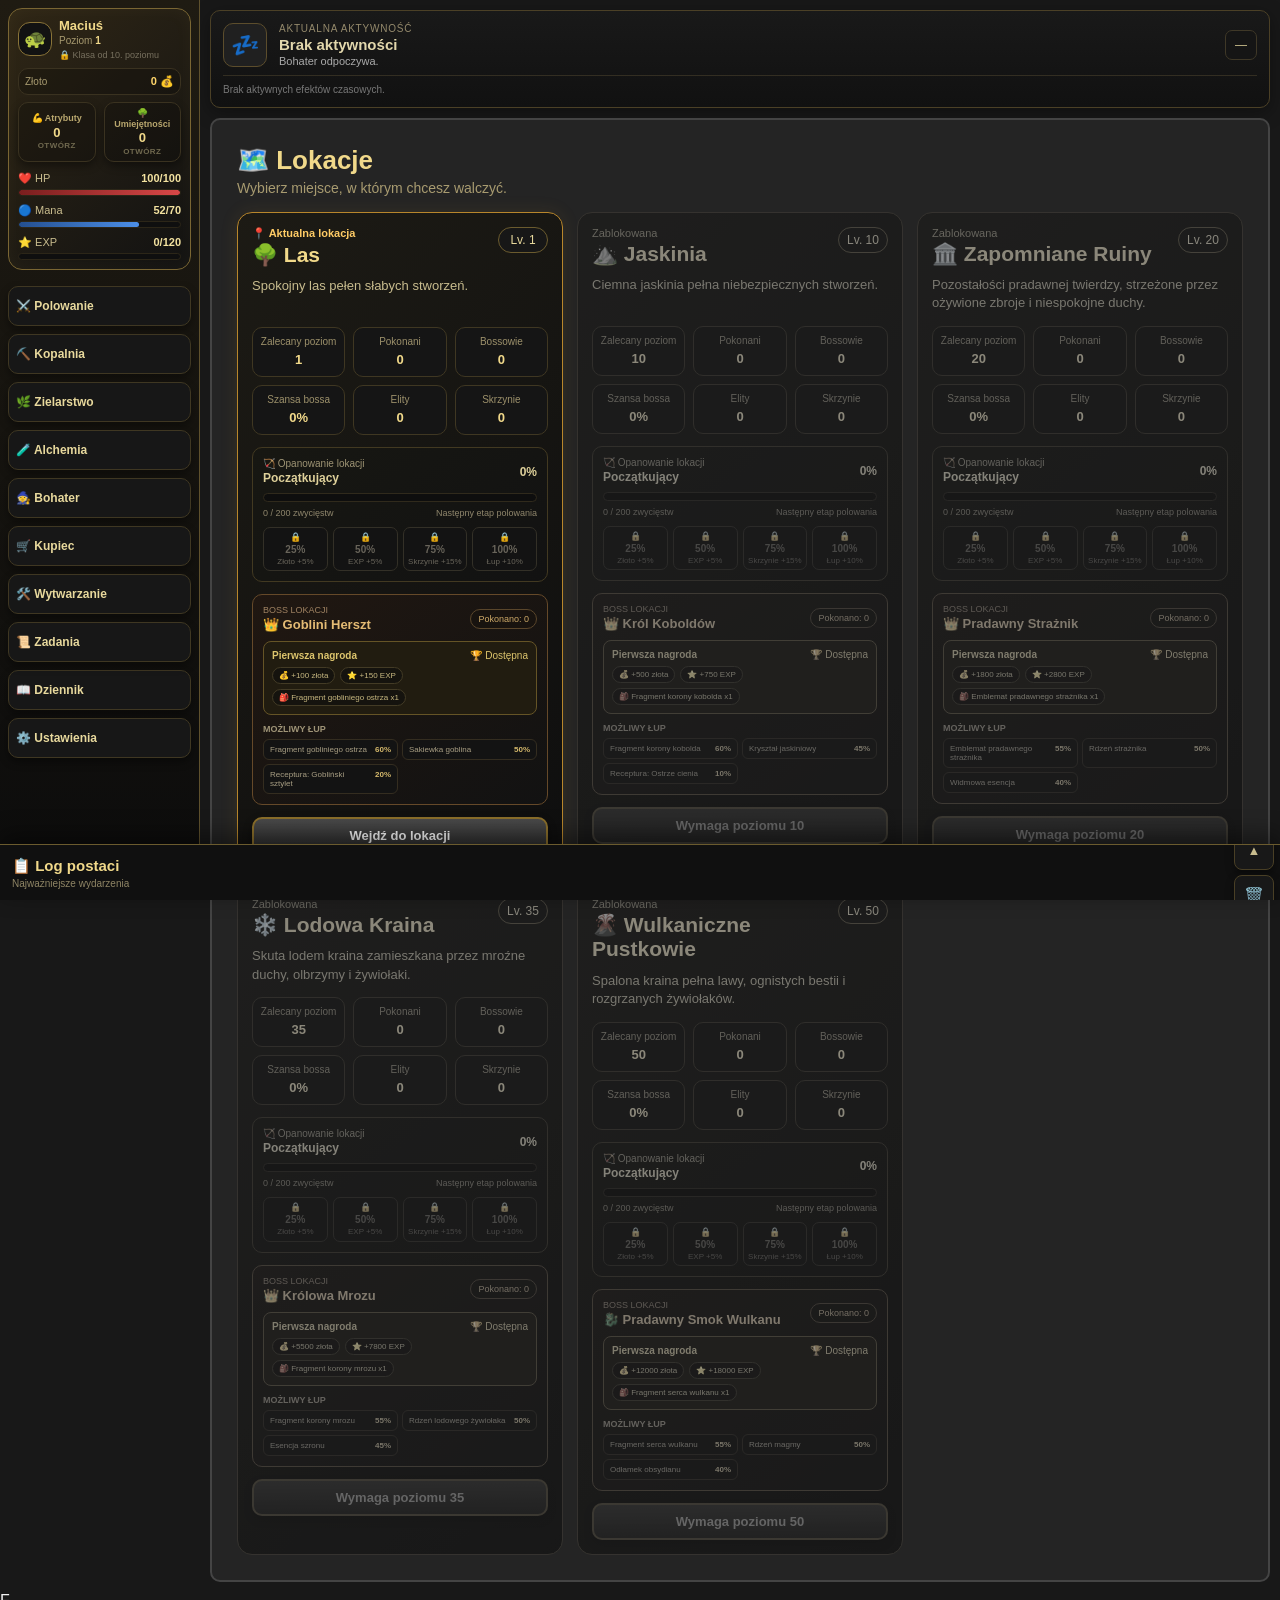
==== index.html @ 711e8319 "Add files via upload" ====
<!DOCTYPE html>
<html lang="pl">

<head>
    <meta charset="UTF-8">
    <meta name="viewport" content="width=device-width, initial-scale=1.0">
    <title>Idler</title>
    <link rel="stylesheet" href="css/style.css?v=1">
    <link rel="stylesheet" href="css/tablet.css?v=1">
</head>


<body>
    <div id="layout">

        <nav id="menu">
            <div class="side-hero-card">
                <div class="side-hero-header">
                    <div class="side-hero-avatar">
                        🐢
                    </div>

                    <div class="side-hero-identity">
                        <div class="side-hero-title">
                            Maciuś
                        </div>

                        <div class="side-hero-subtitle">
                            Poziom
                            <strong id="player-level">
                                1
                            </strong>
                        </div>

                        <div id="side-hero-class" class="side-hero-class">
                            🔒 Klasa od 10. poziomu
                        </div>
                    </div>

                    <button id="side-hero-class-button" type="button" class="side-hero-class-button" onclick="
            openCharacterClassSelection()
        " title="Przejdź do wyboru klasy" hidden>
                        Wybierz klasę
                    </button>
                </div>

                <div class="side-hero-gold">
                    <span>Złoto</span>
                    <strong><span id="player-gold">0</span> 💰</strong>
                </div>

                <div class="side-hero-points">
                    <button type="button" class="side-hero-point side-hero-point-button"
                        onclick="openHeroTab('attributes')" title="Przejdź do atrybutów bohatera">
                        <span>💪 Atrybuty</span>

                        <strong id="player-attribute-points">
                            0
                        </strong>

                        <small>
                            Otwórz
                        </small>
                    </button>

                    <button type="button" class="side-hero-point side-hero-point-button" onclick="openHeroTab('skills')"
                        title="Przejdź do umiejętności bohatera">
                        <span>🌳 Umiejętności</span>

                        <strong id="player-skill-points">
                            0
                        </strong>

                        <small>
                            Otwórz
                        </small>
                    </button>
                </div>

                <div class="side-hero-bar-group">
                    <div class="side-hero-bar-label">
                        <span>❤️ HP</span>
                        <strong id="player-hp">100/100</strong>
                    </div>
                    <div class="side-hero-bar">
                        <div id="hp-fill" class="side-hero-bar-fill hp-fill"></div>
                    </div>
                </div>

                <div class="side-hero-bar-group">
                    <div class="side-hero-bar-label">
                        <span>🔵 Mana</span>
                        <strong id="player-mana">50/50</strong>
                    </div>

                    <div class="side-hero-bar">
                        <div id="mana-fill" class="side-hero-bar-fill mana-fill"></div>
                    </div>
                </div>

                <div class="side-hero-bar-group">
                    <div class="side-hero-bar-label">
                        <span>⭐ EXP</span>
                        <strong>
                            <span id="player-exp">0</span>/<span id="player-exp-needed">100</span>
                        </strong>
                    </div>
                    <div class="side-hero-bar">
                        <div id="exp-fill" class="side-hero-bar-fill exp-fill"></div>
                    </div>
                </div>
            </div>

            <button onclick="openHuntingScreen()">⚔️ Polowanie</button>
            <button onclick="openMiningScreen()">⛏️ Kopalnia</button>
            <button onclick="openHerbalismScreen()">🌿 Zielarstwo</button>
            <button onclick="openAlchemyScreen()">🧪 Alchemia</button>
            <button onclick="showScreen('screen-hero')">🧙 Bohater</button>
            <button onclick="showScreen('screen-shop')">🛒 Kupiec</button>
            <button onclick="showScreen('screen-crafting')">
                🛠️ Wytwarzanie
            </button>
            <button id="menu-quests-button" onclick="
        showScreen('screen-quests')
    ">
                📜 Zadania
            </button>
            <button onclick="openJournal()">
                📖 Dziennik
            </button>
            <button onclick="showScreen('screen-settings')">⚙️ Ustawienia</button>
        </nav>

        <main id="content">

            <section id="activity-hud" class="activity-hud">
                <div class="activity-hud-main">
                    <div class="activity-hud-icon" id="activity-hud-icon">
                        💤
                    </div>

                    <div class="activity-hud-info">
                        <span class="activity-hud-label">
                            Aktualna aktywność
                        </span>

                        <strong id="activity-hud-name">
                            Brak aktywności
                        </strong>

                        <span id="activity-hud-details">
                            Bohater odpoczywa.
                        </span>
                    </div>
                    <div class="activity-hud-progress">
                        <div id="activity-hud-progress-fill" class="activity-hud-progress-fill"></div>
                    </div>
                    <div id="activity-hud-time" class="activity-hud-time">
                        —
                    </div>
                </div>



                <div id="potion-effects-container" class="potion-effects-container"></div>


                <div id="timed-effects-container" class="timed-effects-container">
                    <div class="timed-effects-empty">
                        Brak aktywnych efektów czasowych.
                    </div>
                </div>
            </section>

            <section id="screen-hunting" class="screen">
                <div class="screen-header">
                    <div>
                        <h2>🗺️ Lokacje</h2>
                        <p>Wybierz miejsce, w którym chcesz walczyć.</p>
                    </div>
                </div>

                <div id="locations-list" class="locations-grid"></div>
            </section>

            <section id="screen-combat" class="screen">

                <h2 id="current-location-name"></h2>

                <div class="combat-layout">

                    <!-- LEWA KOLUMNA — PRZECIWNIK -->

                    <div class="game-card enemy-card" id="enemy-card">
                        <div class="enemy-card-top">
                            <div id="enemy-icon" class="enemy-icon">
                                👹
                            </div>

                            <div class="enemy-title-box">
                                <div id="boss-label" class="boss-label"></div>

                                <h3 id="enemy-name">
                                    Przeciwnik
                                </h3>
                            </div>

                        </div>
                        <div id="enemy-modifier-description" class="enemy-modifier-description" hidden></div>
                        <div class="enemy-hp-section">
                            <div class="enemy-hp-label">
                                <span>❤️ HP</span>

                                <strong id="enemy-hp">
                                    0/0
                                </strong>
                            </div>

                            <div class="enemy-hp-bar">
                                <div id="enemy-fill" class="enemy-hp-fill"></div>
                            </div>
                        </div>

                        <div class="enemy-stats-row">
                            <div class="enemy-stat-box">
                                <span>Atak</span>

                                <strong id="enemy-attack">
                                    0
                                </strong>
                            </div>

                            <div class="enemy-stat-box">
                                <span>Szansa bossa</span>

                                <strong id="boss-chance">
                                    0%
                                </strong>
                            </div>

                            <div class="enemy-stat-box">
                                <span>Zabici</span>

                                <strong id="boss-kills-counter">
                                    0
                                </strong>
                            </div>
                        </div>
                        <div class="boss-chance-panel">
                            <div class="boss-chance-header">
                                <span>
                                    👑 Szansa na pojawienie się bossa
                                </span>

                                <strong id="boss-chance-progress">
                                    0% / 20%
                                </strong>
                            </div>

                            <div class="boss-chance-track">
                                <div id="boss-chance-fill" class="boss-chance-fill"></div>
                            </div>

                            <div id="boss-chance-message" class="boss-chance-message">
                                Pierwszy wzrost nastąpi przy 26. zwycięstwie.
                            </div>
                        </div>
                        <p id="respawn-timer" class="respawn-timer"></p>

                        <div class="combat-controls">
                            <div class="combat-spell-slots">

                                <div id="offensive-spell-slot" class="
                            combat-spell-slot
                            offensive-spell-slot
                        ">
                                    <div class="combat-spell-slot-header">
                                        <span class="combat-spell-icon">
                                            🔥
                                        </span>

                                        <div>
                                            <span class="combat-spell-type">
                                                Czar ofensywny
                                            </span>

                                            <strong id="offensive-spell-name">
                                                Brak czaru
                                            </strong>
                                        </div>
                                    </div>

                                    <select id="offensive-spell-select" class="combat-spell-select" onchange="changeCombatSpell(
                                'offensive',
                                this.value
                            )">
                                        <option value="">
                                            Brak czaru
                                        </option>
                                    </select>

                                    <div class="combat-spell-status">
                                        <span id="offensive-spell-mana">
                                            Mana: —
                                        </span>

                                        <span id="offensive-spell-cooldown">
                                            Gotowy
                                        </span>
                                    </div>
                                </div>

                                <div id="defensive-spell-slot" class="
                            combat-spell-slot
                            defensive-spell-slot
                        ">
                                    <div class="combat-spell-slot-header">
                                        <span class="combat-spell-icon">
                                            🛡️
                                        </span>

                                        <div>
                                            <span class="combat-spell-type">
                                                Czar defensywny
                                            </span>

                                            <strong id="defensive-spell-name">
                                                Brak czaru
                                            </strong>
                                        </div>
                                    </div>

                                    <select id="defensive-spell-select" class="combat-spell-select" onchange="changeCombatSpell(
                                'defensive',
                                this.value
                            )">
                                        <option value="">
                                            Brak czaru
                                        </option>
                                    </select>

                                    <div class="combat-spell-status">
                                        <span id="defensive-spell-mana">
                                            Mana: —
                                        </span>

                                        <span id="defensive-spell-cooldown">
                                            Gotowy
                                        </span>
                                    </div>
                                </div>

                            </div>

                            <div class="combat-action-buttons">
                                <button id="fight-btn" type="button" class="combat-fight-button"
                                    onclick="toggleFight()">
                                    START WALKI ▶️
                                </button>

                                <button type="button" class="combat-location-button" onclick="
            showHuntingLocationsScreen()
        ">
                                    ⬅️ Wróć do lokacji
                                </button>
                            </div>
                        </div>
                    </div>

                    <!-- PRAWA KOLUMNA — LOG WALKI -->

                    <div class="game-card combat-log-card">
                        <div class="combat-log-header">
                            <span>
                                📜 Log walki
                            </span>

                            <button onclick="clearCombatLog()">
                                Wyczyść
                            </button>
                        </div>

                        <div id="combat-log" class="combat-log"></div>
                    </div>

                </div>
            </section>

            <section id="screen-mining-locations" class="screen">
                <div class="screen-header">
                    <div>
                        <h2>⛏️ Kopalnia</h2>

                        <p>
                            Wybierz szyb i zacznij kopanie.
                        </p>
                    </div>
                </div>

                <div id="mining-activity" class="mining-activity-card"></div>

                <div id="mining-areas-list" class="mining-areas-list"></div>
            </section>

            <section id="screen-mining-area" class="screen">
                <button onclick="leaveMiningArea()">
                    ⬅️ Wróć do kopalni
                </button>

                <div id="mining-activity" class="mining-activity-card"></div>
            </section>

            <section id="screen-herbalism-locations" class="screen">
                <div class="screen-header">
                    <div>
                        <h2>🌿 Zielarstwo</h2>

                        <p>
                            Wybierz miejsce i Zacznij zbierać.
                        </p>
                    </div>
                </div>

                <div id="herbalism-activity" class="herbalism-activity-card"></div>

                <div id="herbalism-areas-list" class="herbalism-areas-list"></div>
            </section>

            <section id="screen-alchemy" class="screen">


                <div class="screen-header">
                    <div>
                        <h2>🧪 Alchemia</h2>

                        <p>
                            Warz mikstury ze składników zdobytych podczas zielarstwa,
                            polowania i kopania.
                        </p>
                    </div>
                </div>

                <div id="alchemy-progress-panel" class="alchemy-progress-panel"></div>

                <div id="alchemy-recipes-list" class="alchemy-recipes-list"></div>

            </section>

            <section id="screen-quests" class="screen">
                <h2>📜 Zadania</h2>
                <div id="quests"></div>
            </section>

            <section id="screen-shop" class="screen">

                <div class="game-card">
                    <div class="card-header">Towary kupca</div>
                    <div id="shop-list"></div>
                </div>
            </section>

            <section id="screen-crafting" class="screen">
                <div class="game-card">
                    <div class="card-header">🛠️ Wytwarzanie</div>
                    <div id="crafting-list"></div>
                </div>
            </section>



            <section id="screen-hero" class="screen">
                <h2>🧙 Bohater</h2>

                <div class="hero-tabs">
                    <button class="hero-tab-button active" data-hero-tab="summary" onclick="showHeroTab('summary')">
                        📊 Podsumowanie
                    </button>

                    <button class="hero-tab-button" data-hero-tab="attributes" onclick="showHeroTab('attributes')">
                        💪 Atrybuty
                    </button>

                    <button class="hero-tab-button" data-hero-tab="equipment" onclick="showHeroTab('equipment')">
                        🛡️ Wyposażenie
                    </button>

                    <button class="hero-tab-button" data-hero-tab="inventory" onclick="showHeroTab('inventory')">
                        🎒 Plecak
                    </button>

                    <button class="hero-tab-button" data-hero-tab="skills" onclick="showHeroTab('skills')">
                        🌳 Umiejętności
                    </button>
                </div>

                <div class="hero-tab-panel active" data-hero-panel="summary">
                    <div class="game-card hero-stats-card">
                        <div class="card-header">
                            📊 Podsumowanie bohatera
                        </div>

                        <div class="hero-summary-grid">

                            <div class="hero-summary-card summary-level">
                                <div class="hero-summary-icon">⭐</div>
                                <div class="hero-summary-content">
                                    <span>Poziom</span>
                                    <strong id="hero-level"></strong>
                                </div>
                            </div>

                            <div class="hero-summary-card summary-exp">
                                <div class="hero-summary-icon">✨</div>
                                <div class="hero-summary-content">
                                    <span>Doświadczenie</span>
                                    <strong id="hero-exp"></strong>
                                </div>
                            </div>

                            <div class="hero-summary-card summary-gold">
                                <div class="hero-summary-icon">💰</div>
                                <div class="hero-summary-content">
                                    <span>Złoto</span>
                                    <strong id="hero-gold"></strong>
                                </div>
                            </div>

                            <div class="hero-summary-card summary-points">
                                <div class="hero-summary-icon">📌</div>
                                <div class="hero-summary-content">
                                    <span>Punkty atrybutów</span>
                                    <strong id="hero-attribute-points"></strong>
                                </div>
                            </div>

                            <div class="hero-summary-card summary-hp">
                                <div class="hero-summary-icon">❤️</div>
                                <div class="hero-summary-content">
                                    <span>Punkty życia</span>
                                    <strong id="hero-hp"></strong>
                                </div>
                            </div>

                            <div class="hero-summary-card summary-mana">
                                <div class="hero-summary-icon">🔵</div>
                                <div class="hero-summary-content">
                                    <span>Mana</span>
                                    <strong id="hero-mana"></strong>
                                </div>
                            </div>

                            <div class="hero-summary-card summary-melee">
                                <div class="hero-summary-icon">⚔️</div>
                                <div class="hero-summary-content">
                                    <span>Atak wręcz</span>
                                    <strong id="hero-melee-damage"></strong>
                                </div>
                            </div>

                            <div class="hero-summary-card summary-ranged">
                                <div class="hero-summary-icon">🏹</div>
                                <div class="hero-summary-content">
                                    <span>Atak dystansowy</span>
                                    <strong id="hero-ranged-damage"></strong>
                                </div>
                            </div>

                            <div class="hero-summary-card summary-magic">
                                <div class="hero-summary-icon">🔮</div>
                                <div class="hero-summary-content">
                                    <span>Magia</span>
                                    <strong id="hero-magic-damage"></strong>
                                </div>
                            </div>

                            <div class="hero-summary-card summary-defense">
                                <div class="hero-summary-icon">🛡️</div>
                                <div class="hero-summary-content">
                                    <span>Obrona</span>
                                    <strong id="hero-defense"></strong>
                                </div>
                            </div>

                            <div class="hero-summary-card summary-dodge">
                                <div class="hero-summary-icon">💨</div>
                                <div class="hero-summary-content">
                                    <span>Unik</span>
                                    <strong id="hero-dodge-chance"></strong>
                                </div>
                            </div>

                            <div class="hero-summary-card summary-crit">
                                <div class="hero-summary-icon">💥</div>
                                <div class="hero-summary-content">
                                    <span>Szansa krytyczna</span>
                                    <strong id="hero-crit-chance"></strong>
                                </div>
                            </div>

                            <div class="hero-summary-card summary-crit-damage">
                                <div class="hero-summary-icon">🔥</div>
                                <div class="hero-summary-content">
                                    <span>Obrażenia krytyczne</span>
                                    <strong id="hero-crit-damage"></strong>
                                </div>
                            </div>

                            <div class="hero-summary-card summary-loot">
                                <div class="hero-summary-icon">🎁</div>
                                <div class="hero-summary-content">
                                    <span>Bonus do łupu</span>
                                    <strong id="hero-loot-bonus"></strong>
                                </div>
                            </div>

                            <div class="hero-summary-card summary-strength">
                                <div class="hero-summary-icon">💪</div>
                                <div class="hero-summary-content">
                                    <span>Bonus z siły</span>
                                    <strong id="hero-general-damage"></strong>
                                </div>
                            </div>
                        </div>

                        <div class="hero-active-bonuses-section">
                            <div class="hero-active-bonuses-header">
                                <div>
                                    <strong>✨ Aktywne premie</strong>

                                    <span>
                                        Tymczasowe efekty działające na bohatera
                                    </span>
                                </div>
                            </div>

                            <div id="hero-active-bonuses-list" class="hero-active-bonuses-list"></div>
                        </div>
                    </div>
                </div>

                <div class="hero-tab-panel" data-hero-panel="attributes">
                    <div class="game-card hero-stats-card">
                        <div class="card-header">
                            💪 Atrybuty
                        </div>

                        <div class="hero-attributes-grid">

                            <div class="hero-attribute-card">
                                <div class="hero-attribute-main">
                                    <div>
                                        <span>Siła</span>
                                        <strong id="hero-strength"></strong>
                                    </div>

                                    <div class="hero-attribute-buttons">
                                        <button onclick="removePendingAttributePoint('strength', 5)">−5</button>
                                        <button onclick="removePendingAttributePoint('strength', 1)">−</button>
                                        <button onclick="addPendingAttributePoint('strength', 1)">+</button>
                                        <button onclick="addPendingAttributePoint('strength', 5)">+5</button>
                                    </div>
                                </div>
                            </div>

                            <div class="hero-attribute-card">
                                <div class="hero-attribute-main">
                                    <div>
                                        <span>Zręczność</span>
                                        <strong id="hero-dexterity"></strong>
                                    </div>

                                    <div class="hero-attribute-buttons">
                                        <button onclick="removePendingAttributePoint('dexterity', 5)">−5</button>
                                        <button onclick="removePendingAttributePoint('dexterity', 1)">−</button>
                                        <button onclick="addPendingAttributePoint('dexterity', 1)">+</button>
                                        <button onclick="addPendingAttributePoint('dexterity', 5)">+5</button>
                                    </div>
                                </div>
                            </div>

                            <div class="hero-attribute-card">
                                <div class="hero-attribute-main">
                                    <div>
                                        <span>Inteligencja</span>
                                        <strong id="hero-intelligence"></strong>
                                    </div>

                                    <div class="hero-attribute-buttons">
                                        <button onclick="removePendingAttributePoint('intelligence', 5)">−5</button>
                                        <button onclick="removePendingAttributePoint('intelligence', 1)">−</button>
                                        <button onclick="addPendingAttributePoint('intelligence', 1)">+</button>
                                        <button onclick="addPendingAttributePoint('intelligence', 5)">+5</button>
                                    </div>
                                </div>
                            </div>

                            <div class="hero-attribute-card">
                                <div class="hero-attribute-main">
                                    <div>
                                        <span>Wytrzymałość</span>
                                        <strong id="hero-endurance"></strong>
                                    </div>

                                    <div class="hero-attribute-buttons">
                                        <button onclick="removePendingAttributePoint('endurance', 5)">−5</button>
                                        <button onclick="removePendingAttributePoint('endurance', 1)">−</button>
                                        <button onclick="addPendingAttributePoint('endurance', 1)">+</button>
                                        <button onclick="addPendingAttributePoint('endurance', 5)">+5</button>
                                    </div>
                                </div>
                            </div>

                            <div class="hero-attribute-card">
                                <div class="hero-attribute-main">
                                    <div>
                                        <span>Szczęście</span>
                                        <strong id="hero-luck"></strong>
                                    </div>

                                    <div class="hero-attribute-buttons">
                                        <button onclick="removePendingAttributePoint('luck', 5)">−5</button>
                                        <button onclick="removePendingAttributePoint('luck', 1)">−</button>
                                        <button onclick="addPendingAttributePoint('luck', 1)">+</button>
                                        <button onclick="addPendingAttributePoint('luck', 5)">+5</button>
                                    </div>
                                </div>
                            </div>

                        </div>

                        <div class="hero-attribute-confirmation">
                            <div>
                                <span>Dostępne punkty</span>
                                <strong id="hero-pending-attribute-points">0</strong>
                            </div>

                            <div class="hero-attribute-confirmation-buttons">
                                <button onclick="resetPendingAttributeChanges()">
                                    Anuluj zmiany
                                </button>

                                <button class="hero-attribute-confirm-button"
                                    onclick="confirmPendingAttributeChanges()">
                                    Zatwierdź atrybuty
                                </button>
                            </div>
                        </div>
                    </div>
                </div>
                <div class="hero-tab-panel" data-hero-panel="equipment">
                    <div class="game-card equipment-panel">
                        <div class="card-header">
                            🛡️ Wyposażenie
                        </div>

                        <div class="equipment-layout">

                            <!-- LEWA STRONA — ZAŁOŻONE PRZEDMIOTY -->
                            <section class="equipment-equipped-section">
                                <div class="equipment-section-header">
                                    <div>
                                        <strong>
                                            Założone przedmioty
                                        </strong>

                                        <span>
                                            Aktualne wyposażenie bohatera
                                        </span>
                                    </div>
                                </div>

                                <div class="equipment-grid">
                                    <div class="equipment-slot slot-talisman">
                                        <span>🔮 Talizman</span>
                                        <strong id="slot-talisman">
                                            Pusty
                                        </strong>
                                    </div>

                                    <div class="equipment-slot slot-helmet">
                                        <span>⛑️ Hełm</span>
                                        <strong id="slot-helmet">
                                            Pusty
                                        </strong>
                                    </div>

                                    <div class="equipment-slot slot-amulet">
                                        <span>📿 Amulet</span>
                                        <strong id="slot-amulet">
                                            Pusty
                                        </strong>
                                    </div>

                                    <div class="equipment-slot slot-weapon">
                                        <span>⚔️ Broń</span>
                                        <strong id="slot-weapon">
                                            Pusty
                                        </strong>
                                    </div>

                                    <div class="equipment-slot slot-armor">
                                        <span>🛡️ Pancerz</span>
                                        <strong id="slot-armor">
                                            Pusty
                                        </strong>
                                    </div>

                                    <div class="equipment-slot slot-shield">
                                        <span>🔰 Tarcza</span>
                                        <strong id="slot-shield">
                                            Pusty
                                        </strong>
                                    </div>

                                    <div class="equipment-slot slot-ring1">
                                        <span>💍 Pierścień 1</span>
                                        <strong id="slot-ring1">
                                            Pusty
                                        </strong>
                                    </div>

                                    <div class="equipment-slot slot-pants">
                                        <span>👖 Spodnie</span>
                                        <strong id="slot-pants">
                                            Pusty
                                        </strong>
                                    </div>

                                    <div class="equipment-slot slot-ring2">
                                        <span>💍 Pierścień 2</span>
                                        <strong id="slot-ring2">
                                            Pusty
                                        </strong>
                                    </div>

                                    <div class="equipment-slot slot-gloves">
                                        <span>🧤 Rękawice</span>
                                        <strong id="slot-gloves">
                                            Pusty
                                        </strong>
                                    </div>

                                    <div class="equipment-slot slot-boots">
                                        <span>🥾 Buty</span>
                                        <strong id="slot-boots">
                                            Pusty
                                        </strong>
                                    </div>
                                </div>
                            </section>

                            <!-- PRAWA STRONA — PRZEDMIOTY Z PLECAKA -->
                            <section class="equipment-backpack-section">
                                <div class="equipment-section-header">
                                    <div>
                                        <strong>
                                            🎒 Przedmioty z plecaka
                                        </strong>

                                        <span id="equipment-backpack-description">
                                            Wyłącznie przedmioty możliwe do założenia
                                        </span>
                                    </div>

                                    <span id="equipment-backpack-count" class="equipment-backpack-count">
                                        0
                                    </span>
                                </div>

                                <div class="equipment-backpack-filters">
                                    <button class="equipment-backpack-filter active" data-equipment-filter="all"
                                        onclick="setEquipmentBackpackFilter('all')">
                                        Wszystko
                                    </button>

                                    <button class="equipment-backpack-filter" data-equipment-filter="weapon"
                                        onclick="setEquipmentBackpackFilter('weapon')">
                                        ⚔️ Broń
                                    </button>

                                    <button class="equipment-backpack-filter" data-equipment-filter="armor"
                                        onclick="setEquipmentBackpackFilter('armor')">
                                        🛡️ Pancerz
                                    </button>

                                    <button class="equipment-backpack-filter" data-equipment-filter="jewelry"
                                        onclick="setEquipmentBackpackFilter('jewelry')">
                                        💍 Biżuteria
                                    </button>
                                </div>
                                <div id="equipment-backpack-subfilters" class="equipment-backpack-subfilters" hidden>
                                </div>
                                <div id="equipment-backpack-list" class="equipment-backpack-list"></div>

                            </section>

                        </div>
                    </div>
                </div>

                <div class="hero-tab-panel" data-hero-panel="inventory">
                    <div class="game-card inventory-panel">
                        <div class="card-header">
                            🎒 Plecak
                        </div>

                        <div id="inventory-list"></div>
                    </div>
                </div>

                <div class="hero-tab-panel" data-hero-panel="skills">
                    <div class="game-card skills-panel">
                        <div class="card-header">
                            🌳 Drzewka umiejętności
                        </div>

                        <div class="skills-points-info">
                            <span>Dostępne punkty</span>
                            <strong id="skills-points-value">0</strong>
                        </div>

                        <div id="skill-tree-tabs" class="skill-tree-tabs"></div>

                        <div id="skill-tree-description" class="skill-tree-description"></div>

                        <div id="skills-list" class="skills-list"></div>
                    </div>
                </div>
            </section>
            <section id="screen-journal" class="screen journal-screen">
                <div class="screen-header">
                    <div>
                        <h2>📖 Dziennik</h2>

                        <p>
                            Zebrane informacje o świecie,
                            przeciwnikach i osiągnięciach bohatera.
                        </p>
                    </div>
                </div>

                <div class="journal-tabs">
                    <button type="button" class="active" data-journal-tab="bestiary" onclick="
                openJournalTab(
                    'bestiary'
                )
            ">
                        🐾 Bestiariusz
                    </button>

                    <button type="button" data-journal-tab="locations" onclick="
                openJournalTab(
                    'locations'
                )
            ">
                        🗺️ Lokacje
                    </button>

                    <button type="button" data-journal-tab="bosses" onclick="
                openJournalTab(
                    'bosses'
                )
            ">
                        👑 Bossowie
                    </button>

                    <button type="button" data-journal-tab="achievements" onclick="
                openJournalTab(
                    'achievements'
                )
            ">
                        🏆 Osiągnięcia
                    </button>
                </div>

                <div class="journal-panel" data-journal-panel="bestiary">
                    <div class="journal-panel-header">
                        <div>
                            <strong>
                                🐾 Bestiariusz
                            </strong>

                            <span>
                                Informacje o napotkanych przeciwnikach.
                            </span>
                        </div>
                    </div>

                    <div id="journal-bestiary-list" class="journal-empty-card">
                        <span class="journal-empty-icon">
                            📕
                        </span>

                        <strong>
                            Bestiariusz jest pusty
                        </strong>

                        <p>
                            Pokonuj przeciwników podczas polowania,
                            aby zbierać informacje.
                        </p>
                    </div>
                </div>

                <div class="journal-panel" data-journal-panel="locations" hidden>
                    <div id="journal-location-list" class="journal-empty-card">
                        <span class="journal-empty-icon">
                            🗺️
                        </span>

                        <strong>
                            Dziennik lokacji
                        </strong>

                        <p>
                            Tutaj pokażemy opanowanie oraz odkrycia
                            z poszczególnych lokacji.
                        </p>
                    </div>
                </div>

                <div class="journal-panel" data-journal-panel="bosses" hidden>
                    <div id="journal-boss-list" class="journal-empty-card">
                        <span class="journal-empty-icon">
                            👑
                        </span>

                        <strong>
                            Dziennik bossów
                        </strong>

                        <p>
                            Tutaj znajdą się informacje o spotkanych
                            i pokonanych bossach.
                        </p>
                    </div>
                </div>

                <div class="journal-panel" data-journal-panel="achievements" hidden>
                    <div id="journal-achievement-list" class="journal-empty-card">
                        <span class="journal-empty-icon">
                            🏆
                        </span>

                        <strong>
                            Osiągnięcia
                        </strong>

                        <p>
                            System osiągnięć dodamy w późniejszym etapie.
                        </p>
                    </div>
                </div>
            </section>
            <section id="screen-settings" class="screen">
                <h2>⚙️ Ustawienia</h2>

                <div class="game-card">
                    <div class="card-header">Zarządzanie zapisem</div>

                    <button onclick="resetGame()">Resetuj postać</button>
                </div>
            </section>

        </main>

        <aside id="system-log-panel">
            <div class="system-log-header" onclick="toggleMobileSystemLog()">
                <div>
                    <strong>📋 Log postaci</strong>
                    <span>Najważniejsze wydarzenia</span>
                </div>

                <div class="system-log-header-actions">
                    <button id="system-log-toggle-button" class="system-log-toggle-button" type="button"
                        onclick="event.stopPropagation(); toggleMobileSystemLog();" title="Rozwiń lub zwiń log">
                        ▲
                    </button>

                    <button class="system-log-clear-button" type="button"
                        onclick="event.stopPropagation(); clearSystemLog();" title="Wyczyść log">
                        🗑️
                    </button>
                </div>
            </div>

            <div id="system-log" class="system-log"></div>
        </aside>

    </div>
    <div id="offline-summary-overlay" class="offline-summary-overlay" hidden aria-hidden="true">
        <section id="offline-summary-modal" class="offline-summary-modal" role="dialog" aria-modal="true"
            aria-labelledby="offline-summary-title">
            <header class="offline-summary-header">
                <div class="offline-summary-icon" aria-hidden="true">
                    🌙
                </div>

                <div>
                    <span class="offline-summary-eyebrow">
                        Powrót do gry
                    </span>

                    <h2 id="offline-summary-title">
                        Podsumowanie nieobecności
                    </h2>
                </div>
            </header>

            <p id="offline-summary-duration" class="offline-summary-duration">
                Nieobecność: —
            </p>

            <div id="offline-summary-content" class="offline-summary-content"></div>

            <button id="offline-summary-continue-button" class="offline-summary-continue-button" type="button">
                Kontynuuj
            </button>
        </section>
    </div>
    <script src="js/data/forest.js"></script>
    <script src="js/data/cave.js"></script>
    <script src="js/data/ruins.js"></script>
    <script src="js/data/ice.js"></script>
    <script src="js/data/volcano.js"></script>
    <script src="js/data/items.js"></script>
    <script src="js/data/mining.js"></script>
    <script src="js/data/herbalism.js"></script>
    <script src="js/data/alchemy.js"></script>

    <script src="js/data/recipes.js"></script>
    <script src="js/data/skills.js"></script>
    <script src="js/data/locations.js"></script>
    <script src="js/data/questsData.js"></script>
    <script src="js/data/classes.js"></script>
    <script src="js/data/locationMasteryData.js"></script>

    <script src="js/player.js"></script>
    <script src="js/characterClasses.js"></script>
    <script src="js/combatStats.js"></script>
    <script src="js/locationMastery.js"></script>
    <script src="js/attributes.js"></script>
    <script src="js/skills.js"></script>
    <script src="js/enemy.js"></script>
    <script src="js/quests.js"></script>
    <script src="js/shop.js"></script>
    <script src="js/ui/notificationsUI.js"></script>
    <script src="js/systemLog.js"></script>
<script src="js/timedEffects.js"></script>
<script src="js/potions.js"></script>
    <script src="js/activityHud.js"></script>
    <script src="js/inventory.js"></script>
    <script src="js/crafting.js"></script>
    <script src="js/loot.js"></script>
    <script src="js/journal.js"></script>
    <script src="js/achievements.js"></script>
    <script src="js/activityManager.js"></script>
    <script src="js/battle.js"></script>
    <script src="js/mining.js"></script>
    <script src="js/herbalism.js"></script>
    <script src="js/alchemy.js"></script>

    <script src="js/offlineProgress.js"></script>
    <script src="js/offline/offlineMining.js"></script>
    <script src="js/offline/offlineHerbalism.js"></script>
    <script src="js/offline/offlineAlchemy.js"></script>
    <script src="js/offline/offlineCombat.js"></script>
    <script src="js/offline/offlineManager.js"></script>

    <script src="js/ui/hudUI.js"></script>
    <script src="js/ui/activityHudUI.js"></script>
    <script src="js/ui/systemLogUI.js"></script>
    <script src="js/ui/combatUI.js"></script>
    <script src="js/ui/locationUI.js"></script>
    <script src="js/ui/heroBonusesUI.js"></script>
    <script src="js/ui/heroAttributesUI.js"></script>
    <script src="js/ui/heroClassUI.js"></script>
<script src="js/ui/heroUI.js"></script>
<script src="js/ui/equipmentComparisonUI.js"></script>
<script src="js/ui/equipmentUI.js"></script>
<script src="js/ui/inventoryFiltersUI.js"></script>
<script src="js/ui/inventoryUI.js"></script>
    <script src="js/ui/shopItemComparisonUI.js"></script>
    <script src="js/ui/shopUI.js"></script>F
    <script src="js/ui/craftingFiltersUI.js"></script>
    <script src="js/ui/craftingUI.js"></script>
    <script src="js/ui/craftingBatchUI.js"></script>
    <script src="js/ui/craftingQueueUI.js"></script>
    <script src="js/ui/skillsUI.js"></script>
    <script src="js/ui/miningUI.js"></script>
    <script src="js/ui/herbalismUI.js"></script>
    <script src="js/ui/alchemyUI.js"></script>
    <script src="js/ui/offlineSummaryUI.js"></script>
    <script src="js/ui/journalBestiaryUI.js"></script>
    <script src="js/ui/journalAchievementsUI.js"></script>
    <script src="js/ui/journalLocationsUI.js"></script>
    <script src="js/ui/journalBossesUI.js"></script>
    <script src="js/ui/journalUI.js"></script>
    <script src="js/ui/questsUI.js"></script>
    <script src="js/ui/ui.js"></script>

    <script src="js/saveState.js"></script>
    <script src="js/save.js"></script>
    <script src="js/script.js"></script>

    <div id="notification-container" class="notification-container"></div>

</body>

</html>
---- css/style.css ----
@import url("base.css");
@import url("layout.css");
@import url("hud.css");
@import url("screens.css");
@import url("combat.css");
@import url("shop.css");
@import url("crafting.css");
@import url("hero.css");
@import url("equipment.css");
@import url("inventory.css");
@import url("quests.css");
@import url("skills.css");
@import url("notifications.css");
@import url("systemLog.css");
@import url("mining.css");
@import url("activityHud.css");
@import url("herbalism.css");
@import url("alchemy.css");
@import url("offlineSummary.css");
@import url("journal.css");
@import url("mobile.css?v=20260720-2");
---- css/tablet.css ----
/* =========================================
   TABLET — IPAD PRO I MNIEJSZE LAPTOPY
========================================= */

@media (max-width: 1500px) {

  html,
  body {
    width: 100%;
    max-width: 100%;

    margin: 0;

    overflow-x: hidden;
  }

  body {
    padding-bottom: 64px;
  }

  /*
     * Na tablecie pozostają tylko:
     * menu oraz główna zawartość.
     *
     * Log zostanie przeniesiony na dół.
     */
  #layout {
    display: grid !important;

    grid-template-columns:
      200px minmax(0, 1fr) !important;

    grid-template-rows: minmax(100dvh, auto) !important;

    width: 100% !important;
    max-width: 100% !important;
    min-width: 0 !important;

    margin: 0 !important;
  }

  /* =====================================
       LEWE MENU
    ===================================== */

  #menu {
    grid-column: 1 !important;
    grid-row: 1 !important;

    position: sticky !important;
    top: 0 !important;

    display: flex !important;
    flex-direction: column !important;

    width: 200px !important;
    min-width: 0 !important;
    max-width: 200px !important;

    height: 100dvh !important;

    padding: 8px !important;

    overflow-x: hidden !important;
    overflow-y: auto !important;

    box-sizing: border-box;
  }

  #menu>button {
    width: 100% !important;
    min-width: 0 !important;
    min-height: 40px !important;

    padding: 8px 7px !important;

    font-size: 12px !important;
  }

  .side-hero-card {
    padding: 9px !important;
  }

  .side-hero-header {
    gap: 7px !important;

    margin-bottom: 7px !important;
  }

  .side-hero-avatar {
    width: 34px !important;
    height: 34px !important;
    min-width: 34px !important;

    font-size: 18px !important;
  }

  .side-hero-title {
    font-size: 13px !important;
  }

  .side-hero-subtitle {
    font-size: 10px !important;
  }

  .side-hero-gold {
    margin-bottom: 7px !important;
    padding: 6px !important;

    font-size: 10px !important;
  }

  .side-hero-gold strong {
    font-size: 11px !important;
  }

  #menu .side-hero-card .side-hero-point-button {
    min-height: 53px !important;

    padding: 5px !important;
  }

  #menu .side-hero-card .side-hero-point-button span {
    font-size: 9px !important;
  }

  #menu .side-hero-card .side-hero-point-button strong {
    font-size: 13px !important;
  }

  /* =====================================
       GŁÓWNA ZAWARTOŚĆ
    ===================================== */

  #content {
    grid-column: 2 !important;
    grid-row: 1 !important;

    width: 100% !important;
    max-width: 100% !important;
    min-width: 0 !important;

    padding: 10px !important;

    box-sizing: border-box;
  }

  .screen,
  .game-card,
  .hero-tab-panel,
  #screen-hero {
    width: 100% !important;
    max-width: 100% !important;
    min-width: 0 !important;

    box-sizing: border-box;
  }

  /* =====================================
       HUD AKTYWNOŚCI
    ===================================== */

  .activity-hud {
    position: static !important;

    top: auto !important;
    left: auto !important;
    right: auto !important;

    width: 100% !important;
    max-width: 100% !important;

    margin: 0 0 10px !important;

    box-sizing: border-box;
  }

  /* =====================================
       WYPOSAŻENIE
    ===================================== */

  /*
     * Na tablecie sekcje ustawiamy jedna
     * pod drugą. Zapobiega to ściskaniu
     * slotów do kilkudziesięciu pikseli.
     */
  .equipment-layout {
    grid-template-columns: minmax(0, 1fr) !important;

    width: 100% !important;
  }

  .equipment-equipped-section,
  .equipment-backpack-section {
    width: 100% !important;
    min-width: 0 !important;
  }

  .equipment-grid {
    grid-template-columns: repeat(3, minmax(0, 1fr)) !important;

    width: 100% !important;
  }

  .equipment-slot {
    width: 100% !important;
    min-width: 0 !important;
    min-height: 82px !important;
  }

  .equipment-item-content {
    display: flex !important;
    flex-wrap: wrap !important;

    width: 100% !important;
    min-width: 0 !important;
  }

  .equipment-item-content>div {
    flex: 1 1 100% !important;

    min-width: 0 !important;
  }

  .equipment-item-name {
    overflow: visible !important;

    text-overflow: initial !important;
    white-space: normal !important;
    overflow-wrap: anywhere;
  }

  .equipment-slot button,
  .equipment-unequip-btn {
    width: 100% !important;
  }

  .equipment-backpack-list {
    max-height: none !important;
  }

  /* =====================================
       DOLNY LOG POSTACI
    ===================================== */

  #system-log-panel {
    position: fixed !important;

    left: 0 !important;
    right: 0 !important;
    bottom: 0 !important;
    top: auto !important;

    z-index: 9000 !important;

    display: flex !important;
    flex-direction: column !important;

    width: 100% !important;
    min-width: 0 !important;
    max-width: none !important;

    height: 56px !important;
    max-height: 70dvh !important;

    margin: 0 !important;
    padding: 0 !important;

    border-top: 1px solid #6b5b2e !important;
    border-left: none !important;

    background: #101010 !important;

    overflow: hidden !important;

    box-sizing: border-box;

    box-shadow: 0 -8px 24px rgba(0, 0, 0, 0.45);

    transition: height 0.25s ease;
  }

  #system-log-panel.system-log-mobile-open {
    height: min(430px, 70dvh) !important;
  }

  .system-log-header {
    display: flex !important;
    flex-direction: row !important;
    align-items: center !important;

    flex: 0 0 56px !important;

    width: 100% !important;
    height: 56px !important;
    min-height: 56px !important;

    margin: 0 !important;
    padding: 7px 6px 7px 12px !important;

    box-sizing: border-box;

    cursor: pointer;
  }

  .system-log-header>div:first-child {
    flex: 1 1 auto !important;

    min-width: 0 !important;
  }

  .system-log-header-actions {
    position: static !important;

    display: flex !important;
    align-items: center !important;

    flex: 0 0 auto !important;

    gap: 5px !important;

    margin: 0 0 0 auto !important;
    padding: 0 !important;
  }

  .system-log-toggle-button,
  .system-log-clear-button {
    position: static !important;

    display: flex !important;
    align-items: center !important;
    justify-content: center !important;

    width: 40px !important;
    height: 40px !important;
    min-width: 40px !important;

    margin: 0 !important;
    padding: 0 !important;
  }

  .system-log {
    flex: 1 1 auto !important;

    width: 100% !important;
    min-height: 0 !important;

    padding: 10px 10px 16px !important;

    overflow-x: hidden !important;
    overflow-y: auto !important;

    box-sizing: border-box;
  }
}

/* =========================================
   TABLET PIONOWO
========================================= */

@media (max-width: 1000px) {
  #layout {
    display: block !important;

    width: 100% !important;
  }

  #menu {
    position: static !important;

    display: grid !important;

    grid-template-columns: repeat(3, minmax(0, 1fr)) !important;

    gap: 7px !important;

    width: 100% !important;
    max-width: none !important;
    height: auto !important;
    min-height: 0 !important;

    padding: 9px !important;

    overflow: visible !important;
  }

  #menu>.side-hero-card {
    grid-column: 1 / -1;
  }

  #menu>button {
    width: 100% !important;

    text-align: center !important;
    white-space: normal !important;
  }

  #content {
    display: block !important;

    width: 100% !important;

    padding: 9px !important;
  }

  .hero-tabs {
    display: grid !important;

    grid-template-columns: repeat(2, minmax(0, 1fr)) !important;
  }

  .hero-tab-button {
    width: 100% !important;
  }

  .equipment-grid {
    grid-template-columns: repeat(2, minmax(0, 1fr)) !important;
  }
}

/* ========================================
   WALKA NA TABLECIE
======================================== */

@media (max-width: 1500px) {
  .combat-layout {
    grid-template-columns:
      minmax(0, 1.45fr) minmax(260px, 0.75fr);

    gap: 10px;
  }

  .combat-log-card {
    min-height: 0 !important;
    height: auto !important;
  }
}

@media (max-width: 900px) {
  .combat-layout {
    grid-template-columns: minmax(0, 1fr);
  }

  .combat-log-card {
    min-height: 240px;
    max-height: 360px;
  }

  .combat-log-card .combat-log {
    min-height: 180px;
  }
}

@media (max-width: 1500px) {
  .combat-layout {
    align-items: start !important;
  }

  .combat-layout .enemy-card,
  .combat-layout .combat-log-card {
    height: auto !important;
    align-self: start !important;
  }

  .combat-log-card {
    min-height: 0 !important;
  }

  .combat-log-card .combat-log {
    height: 390px !important;
    max-height: 390px !important;

    overflow-y: auto !important;
  }
}
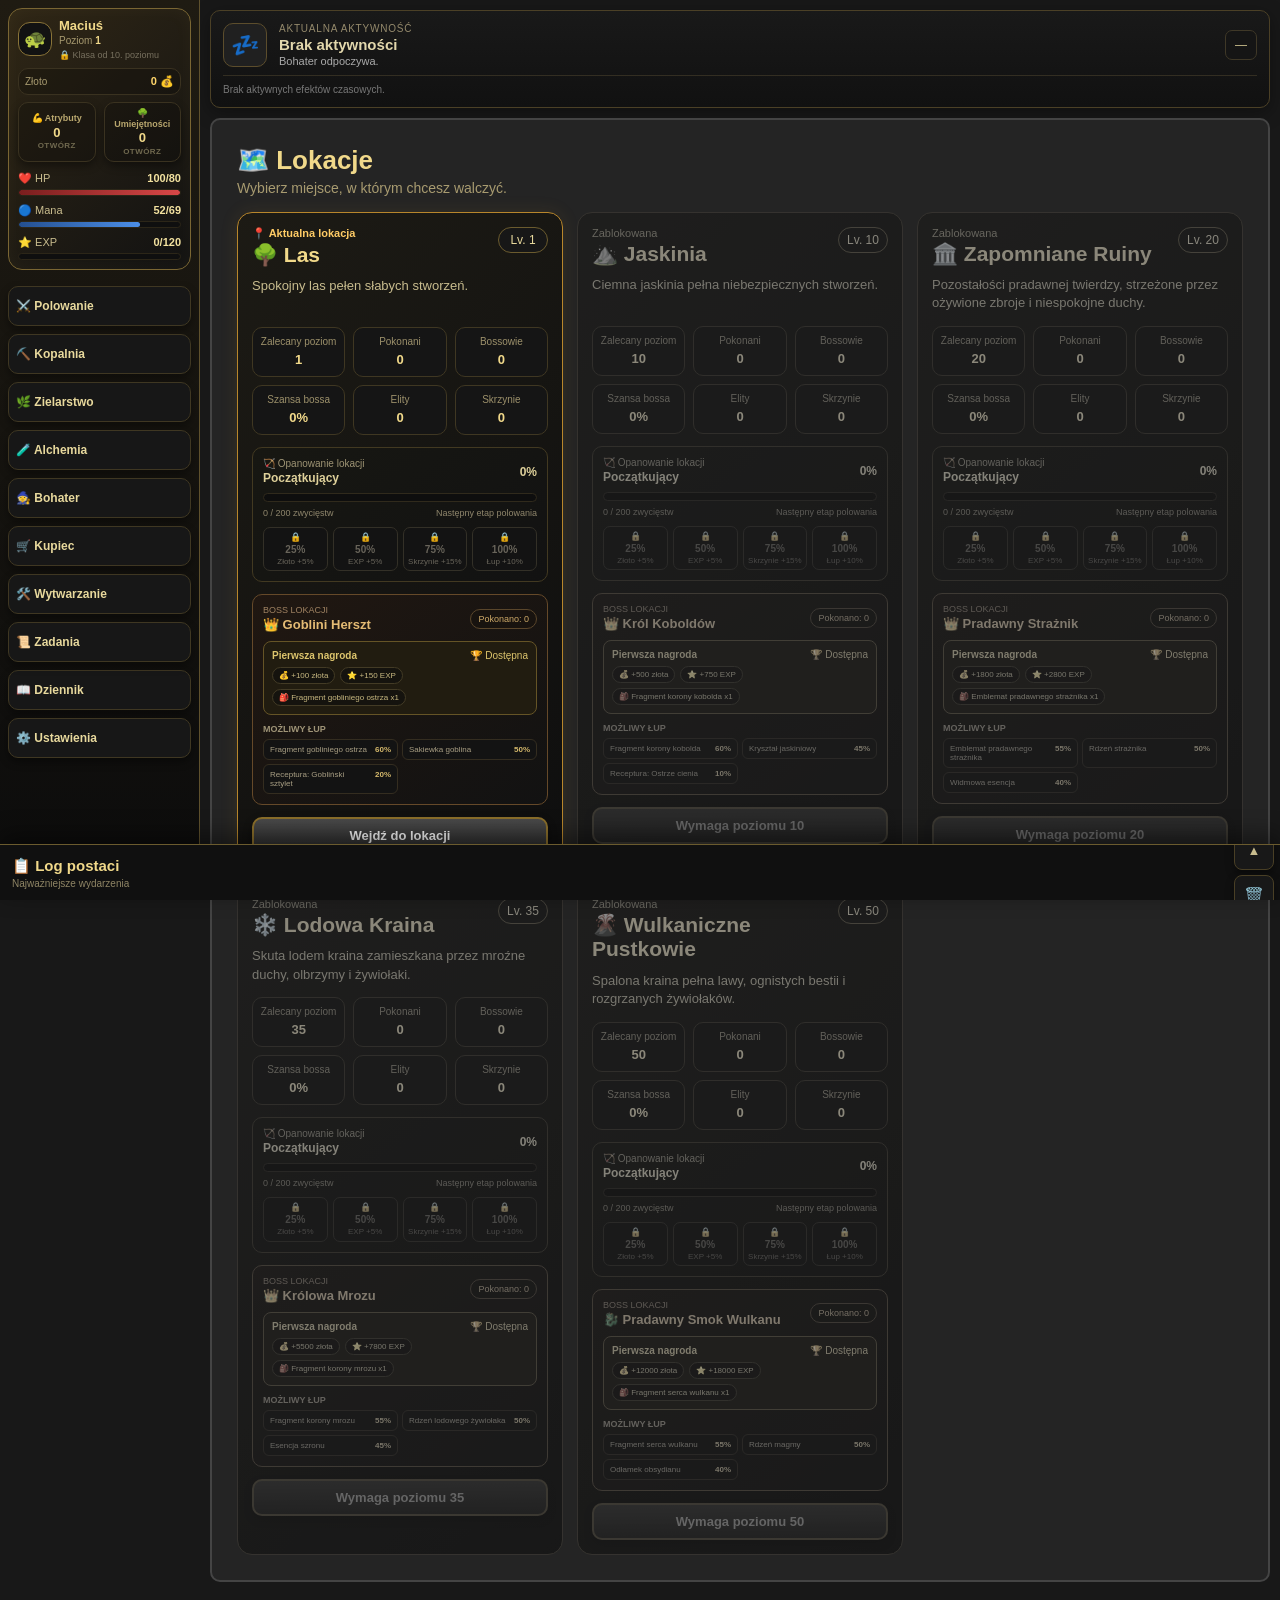
==== commit 1b2cf5d4: "Add files via upload" ====
--- a/index.html
+++ b/index.html
@@ -576,7 +576,7 @@
                             <div class="hero-summary-card summary-defense">
                                 <div class="hero-summary-icon">🛡️</div>
                                 <div class="hero-summary-content">
-                                    <span>Obrona</span>
+                                    <span>Redukcja obrażeń</span>
                                     <strong id="hero-defense"></strong>
                                 </div>
                             </div>
@@ -642,6 +642,29 @@
                     <div class="game-card hero-stats-card">
                         <div class="card-header">
                             💪 Atrybuty
+                        </div>
+
+                        <div class="hero-attribute-confirmation">
+                            <div class="hero-attribute-points-summary">
+                                <span>
+                                    Dostępne punkty atrybutów
+                                </span>
+
+                                <strong id="hero-pending-attribute-points">
+                                    0
+                                </strong>
+                            </div>
+
+                            <div class="hero-attribute-confirmation-buttons">
+                                <button onclick="resetPendingAttributeChanges()">
+                                    Anuluj zmiany
+                                </button>
+
+                                <button class="hero-attribute-confirm-button"
+                                    onclick="confirmPendingAttributeChanges()">
+                                    Zatwierdź atrybuty
+                                </button>
+                            </div>
                         </div>
 
                         <div class="hero-attributes-grid">
@@ -658,6 +681,10 @@
                                         <button onclick="removePendingAttributePoint('strength', 1)">−</button>
                                         <button onclick="addPendingAttributePoint('strength', 1)">+</button>
                                         <button onclick="addPendingAttributePoint('strength', 5)">+5</button>
+                                        <button class="hero-attribute-max-button"
+                                            onclick="addMaximumPendingAttributePoints('strength')">
+                                            MAX
+                                        </button>
                                     </div>
                                 </div>
                             </div>
@@ -674,6 +701,10 @@
                                         <button onclick="removePendingAttributePoint('dexterity', 1)">−</button>
                                         <button onclick="addPendingAttributePoint('dexterity', 1)">+</button>
                                         <button onclick="addPendingAttributePoint('dexterity', 5)">+5</button>
+                                        <button class="hero-attribute-max-button"
+                                            onclick="addMaximumPendingAttributePoints('dexterity')">
+                                            MAX
+                                        </button>
                                     </div>
                                 </div>
                             </div>
@@ -690,6 +721,10 @@
                                         <button onclick="removePendingAttributePoint('intelligence', 1)">−</button>
                                         <button onclick="addPendingAttributePoint('intelligence', 1)">+</button>
                                         <button onclick="addPendingAttributePoint('intelligence', 5)">+5</button>
+                                        <button class="hero-attribute-max-button"
+                                            onclick="addMaximumPendingAttributePoints('intelligence')">
+                                            MAX
+                                        </button>
                                     </div>
                                 </div>
                             </div>
@@ -706,6 +741,10 @@
                                         <button onclick="removePendingAttributePoint('endurance', 1)">−</button>
                                         <button onclick="addPendingAttributePoint('endurance', 1)">+</button>
                                         <button onclick="addPendingAttributePoint('endurance', 5)">+5</button>
+                                        <button class="hero-attribute-max-button"
+                                            onclick="addMaximumPendingAttributePoints('endurance')">
+                                            MAX
+                                        </button>
                                     </div>
                                 </div>
                             </div>
@@ -722,29 +761,16 @@
                                         <button onclick="removePendingAttributePoint('luck', 1)">−</button>
                                         <button onclick="addPendingAttributePoint('luck', 1)">+</button>
                                         <button onclick="addPendingAttributePoint('luck', 5)">+5</button>
-                                    </div>
-                                </div>
-                            </div>
-
-                        </div>
-
-                        <div class="hero-attribute-confirmation">
-                            <div>
-                                <span>Dostępne punkty</span>
-                                <strong id="hero-pending-attribute-points">0</strong>
-                            </div>
-
-                            <div class="hero-attribute-confirmation-buttons">
-                                <button onclick="resetPendingAttributeChanges()">
-                                    Anuluj zmiany
-                                </button>
-
-                                <button class="hero-attribute-confirm-button"
-                                    onclick="confirmPendingAttributeChanges()">
-                                    Zatwierdź atrybuty
-                                </button>
-                            </div>
-                        </div>
+                                        <button class="hero-attribute-max-button"
+                                            onclick="addMaximumPendingAttributePoints('luck')">
+                                            MAX
+                                        </button>
+                                    </div>
+                                </div>
+                            </div>
+
+                        </div>
+
                     </div>
                 </div>
                 <div class="hero-tab-panel" data-hero-panel="equipment">
@@ -1131,7 +1157,15 @@
     <script src="js/data/recipes.js"></script>
     <script src="js/data/skills.js"></script>
     <script src="js/data/locations.js"></script>
+
+    <script src="js/data/quests/questFactory.js"></script>
+    <script src="js/data/quests/combatQuests.js"></script>
+    <script src="js/data/quests/miningQuests.js"></script>
+    <script src="js/data/quests/herbalismQuests.js"></script>
+    <script src="js/data/quests/alchemyQuests.js"></script>
+    <script src="js/data/quests/craftingQuests.js"></script>
     <script src="js/data/questsData.js"></script>
+
     <script src="js/data/classes.js"></script>
     <script src="js/data/locationMasteryData.js"></script>
 
@@ -1146,8 +1180,8 @@
     <script src="js/shop.js"></script>
     <script src="js/ui/notificationsUI.js"></script>
     <script src="js/systemLog.js"></script>
-<script src="js/timedEffects.js"></script>
-<script src="js/potions.js"></script>
+    <script src="js/timedEffects.js"></script>
+    <script src="js/potions.js"></script>
     <script src="js/activityHud.js"></script>
     <script src="js/inventory.js"></script>
     <script src="js/crafting.js"></script>
@@ -1175,13 +1209,14 @@
     <script src="js/ui/heroBonusesUI.js"></script>
     <script src="js/ui/heroAttributesUI.js"></script>
     <script src="js/ui/heroClassUI.js"></script>
-<script src="js/ui/heroUI.js"></script>
-<script src="js/ui/equipmentComparisonUI.js"></script>
-<script src="js/ui/equipmentUI.js"></script>
-<script src="js/ui/inventoryFiltersUI.js"></script>
-<script src="js/ui/inventoryUI.js"></script>
+    <script src="js/ui/heroUI.js"></script>
+    <script src="js/ui/equipmentFiltersUI.js"></script>
+    <script src="js/ui/equipmentComparisonUI.js"></script>
+    <script src="js/ui/equipmentUI.js"></script>
+    <script src="js/ui/inventoryFiltersUI.js"></script>
+    <script src="js/ui/inventoryUI.js"></script>
     <script src="js/ui/shopItemComparisonUI.js"></script>
-    <script src="js/ui/shopUI.js"></script>F
+    <script src="js/ui/shopUI.js"></script>
     <script src="js/ui/craftingFiltersUI.js"></script>
     <script src="js/ui/craftingUI.js"></script>
     <script src="js/ui/craftingBatchUI.js"></script>
@@ -1201,6 +1236,7 @@
 
     <script src="js/saveState.js"></script>
     <script src="js/save.js"></script>
+    <script src="js/pageLifecycle.js"></script>
     <script src="js/script.js"></script>
 
     <div id="notification-container" class="notification-container"></div>
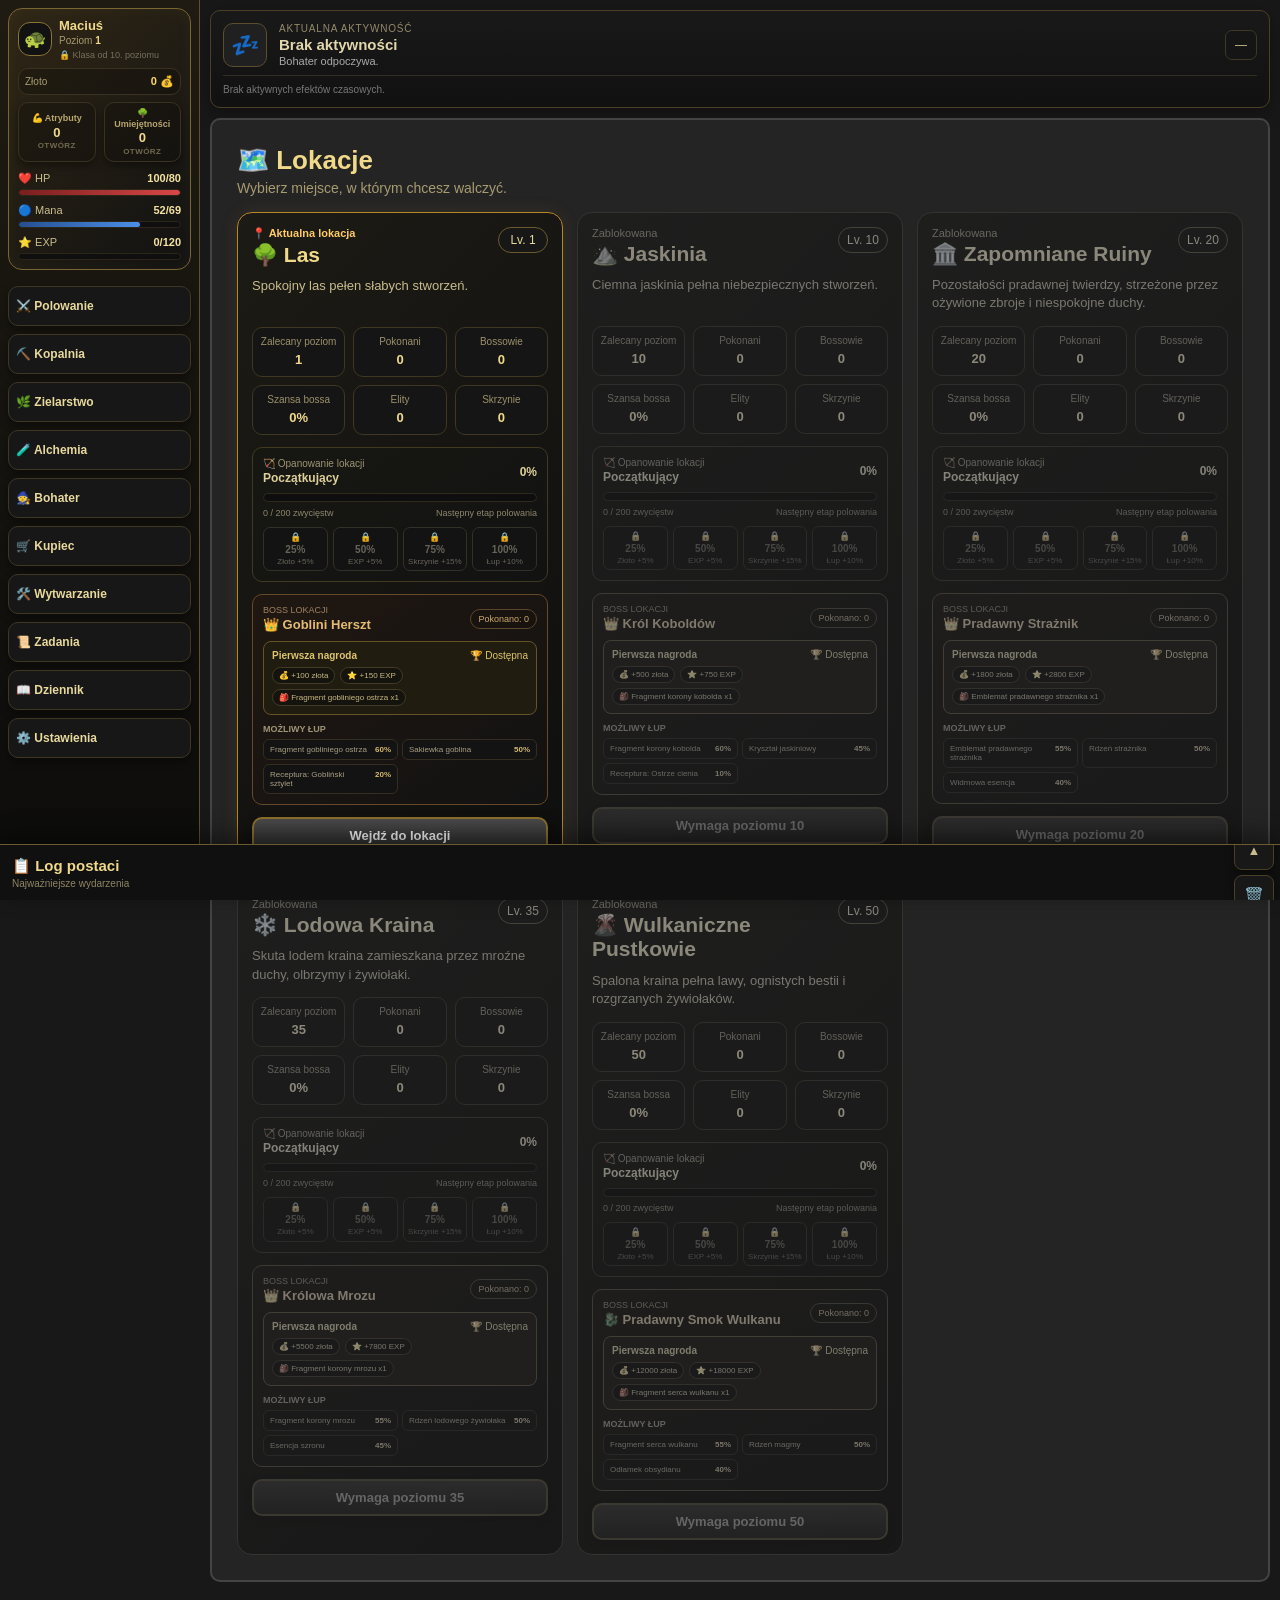
==== commit d6290e55: "Add files via upload" ====
--- a/index.html
+++ b/index.html
@@ -111,24 +111,45 @@
                 </div>
             </div>
 
-            <button onclick="openHuntingScreen()">⚔️ Polowanie</button>
-            <button onclick="openMiningScreen()">⛏️ Kopalnia</button>
-            <button onclick="openHerbalismScreen()">🌿 Zielarstwo</button>
-            <button onclick="openAlchemyScreen()">🧪 Alchemia</button>
-            <button onclick="showScreen('screen-hero')">🧙 Bohater</button>
-            <button onclick="showScreen('screen-shop')">🛒 Kupiec</button>
-            <button onclick="showScreen('screen-crafting')">
+            <button data-menu-section="hunting" onclick="openHuntingScreen()">
+                ⚔️ Polowanie
+            </button>
+
+            <button data-menu-section="mining" onclick="openMiningScreen()">
+                ⛏️ Kopalnia
+            </button>
+
+            <button data-menu-section="herbalism" onclick="openHerbalismScreen()">
+                🌿 Zielarstwo
+            </button>
+
+            <button data-menu-section="alchemy" onclick="openAlchemyScreen()">
+                🧪 Alchemia
+            </button>
+
+            <button data-menu-section="hero" onclick="showScreen('screen-hero')">
+                🧙 Bohater
+            </button>
+
+            <button data-menu-section="shop" onclick="showScreen('screen-shop')">
+                🛒 Kupiec
+            </button>
+
+            <button data-menu-section="crafting" onclick="showScreen('screen-crafting')">
                 🛠️ Wytwarzanie
             </button>
-            <button id="menu-quests-button" onclick="
-        showScreen('screen-quests')
-    ">
+
+            <button id="menu-quests-button" data-menu-section="quests" onclick="showScreen('screen-quests')">
                 📜 Zadania
             </button>
-            <button onclick="openJournal()">
+
+            <button data-menu-section="journal" onclick="openJournal()">
                 📖 Dziennik
             </button>
-            <button onclick="showScreen('screen-settings')">⚙️ Ustawienia</button>
+
+            <button data-menu-section="settings" onclick="showScreen('screen-settings')">
+                ⚙️ Ustawienia
+            </button>
         </nav>
 
         <main id="content">
@@ -572,7 +593,13 @@
                                     <strong id="hero-magic-damage"></strong>
                                 </div>
                             </div>
-
+                            <div class="hero-summary-card summary-armor">
+                                <div class="hero-summary-icon">🧱</div>
+                                <div class="hero-summary-content">
+                                    <span>Pancerz</span>
+                                    <strong id="hero-armor"></strong>
+                                </div>
+                            </div>
                             <div class="hero-summary-card summary-defense">
                                 <div class="hero-summary-icon">🛡️</div>
                                 <div class="hero-summary-content">
@@ -926,8 +953,13 @@
 
                 <div class="hero-tab-panel" data-hero-panel="inventory">
                     <div class="game-card inventory-panel">
-                        <div class="card-header">
-                            🎒 Plecak
+                        <div class="card-header inventory-panel-header">
+                            <span>🎒 Plecak</span>
+
+                            <button id="inventory-sell-trash-button" type="button" class="inventory-sell-all-button"
+                                onclick="sellAllUnusedMonsterLoot()">
+                                💰 Sprzedaj śmieci (0 💰)
+                            </button>
                         </div>
 
                         <div id="inventory-list"></div>
--- a/css/tablet.css
+++ b/css/tablet.css
@@ -442,16 +442,38 @@
   }
 
   .combat-log-card {
-    min-height: 240px;
-    max-height: 360px;
+    width: 100%;
+    min-width: 0;
+
+    height: auto !important;
+    min-height: 0;
+    max-height: none;
   }
 
   .combat-log-card .combat-log {
+    width: 100%;
+    min-width: 0;
     min-height: 180px;
+
+    box-sizing: border-box;
+
+    overflow-y: auto;
+    overflow-x: hidden;
+  }
+
+  .combat-log-entry {
+    width: 100%;
+    min-width: 0;
+    max-width: 100%;
+
+    box-sizing: border-box;
+
+    white-space: normal;
+    overflow-wrap: anywhere;
+    word-break: break-word;
   }
 }
-
-@media (max-width: 1500px) {
+@media (min-width: 901px) and (max-width: 1500px) {
   .combat-layout {
     align-items: start !important;
   }
@@ -472,4 +494,129 @@
 
     overflow-y: auto !important;
   }
+}
+
+/* ========================================
+   WYTWARZANIE — ZAKŁADKI NA TELEFONIE
+======================================== */
+
+@media (max-width: 768px) {
+    /*
+     * Główne profesje tworzą przewijany
+     * poziomo pasek nawigacji.
+     */
+    #crafting-list .crafting-tabs {
+        display: flex !important;
+        grid-template-columns: none !important;
+        flex-wrap: nowrap !important;
+        gap: 8px !important;
+
+        margin: 2px 0 10px;
+        padding: 8px !important;
+
+        overflow-x: auto;
+        overflow-y: hidden;
+
+        border: 1px solid #4a3c1f;
+        border-radius: 11px;
+
+        background:
+            linear-gradient(
+                180deg,
+                #171612,
+                #101010
+            );
+
+        box-shadow:
+            inset 0 1px 0
+            rgba(255, 209, 102, 0.05);
+
+        scroll-snap-type: x proximity;
+        scrollbar-width: thin;
+        scrollbar-color:
+            #806629 #171717;
+    }
+
+    #crafting-list
+    .crafting-tabs
+    .crafting-tab-button {
+        flex: 0 0 auto !important;
+
+        width: auto !important;
+        min-width: max-content;
+        min-height: 38px;
+
+        padding: 8px 12px !important;
+
+        border: 1px solid #3d382a;
+        border-radius: 8px;
+
+        background: #181818;
+        color: #bdb08b;
+
+        box-shadow: none;
+
+        font-size: 12px;
+        font-weight: 700;
+        white-space: nowrap;
+
+        scroll-snap-align: start;
+    }
+
+    /*
+     * Wybrana profesja wygląda jak
+     * aktywna zakładka, a nie receptura.
+     */
+    #crafting-list
+    .crafting-tabs
+    .crafting-tab-button.active {
+        border-color: #c59c3e;
+
+        background:
+            linear-gradient(
+                180deg,
+                #4a3b20,
+                #292116
+            );
+
+        color: #ffe39a;
+
+        box-shadow:
+            inset 0 -3px 0 #e1b950,
+            0 3px 10px
+            rgba(0, 0, 0, 0.35);
+    }
+
+    /*
+     * Podkategorie są mniejszym,
+     * drugim poziomem nawigacji.
+     */
+    #crafting-list
+    .crafting-subcategory-tabs {
+        display: flex !important;
+        grid-template-columns: none !important;
+        flex-wrap: wrap !important;
+        gap: 6px !important;
+
+        margin: 0 0 10px;
+        padding: 6px 2px 9px !important;
+
+        border-bottom:
+            1px solid #3e3521;
+    }
+
+    #crafting-list
+    .crafting-subcategory-button {
+        flex: 0 0 auto !important;
+
+        width: auto !important;
+        min-height: 30px;
+
+        padding: 5px 9px !important;
+
+        border-radius: 999px;
+
+        font-size: 11px;
+        white-space: nowrap;
+    }
 }
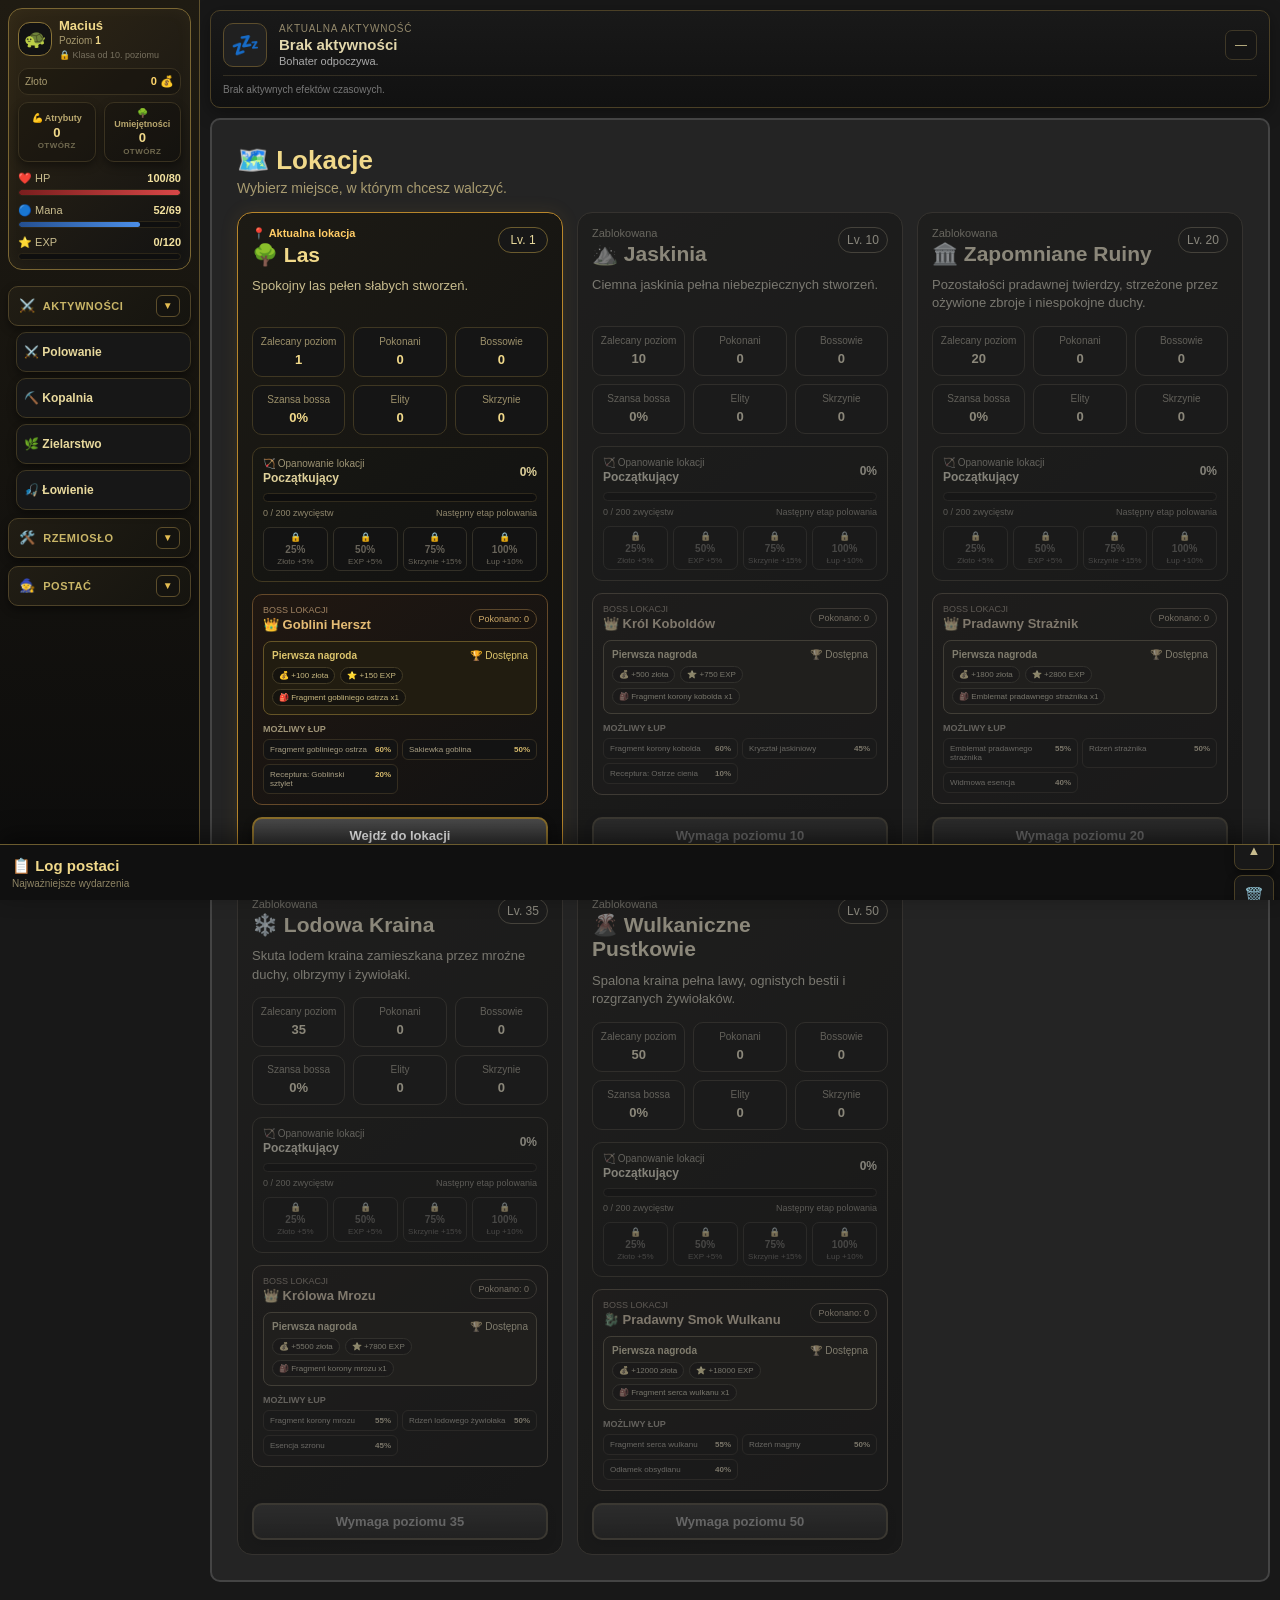
==== commit ef341ca6: "Add files via upload" ====
--- a/index.html
+++ b/index.html
@@ -5,7 +5,7 @@
     <meta charset="UTF-8">
     <meta name="viewport" content="width=device-width, initial-scale=1.0">
     <title>Idler</title>
-    <link rel="stylesheet" href="css/style.css?v=1">
+    <link rel="stylesheet" href="css/style.css?v=20260731-achievements">
     <link rel="stylesheet" href="css/tablet.css?v=1">
 </head>
 
@@ -111,45 +111,57 @@
                 </div>
             </div>
 
-            <button data-menu-section="hunting" onclick="openHuntingScreen()">
-                ⚔️ Polowanie
-            </button>
-
-            <button data-menu-section="mining" onclick="openMiningScreen()">
-                ⛏️ Kopalnia
-            </button>
-
-            <button data-menu-section="herbalism" onclick="openHerbalismScreen()">
-                🌿 Zielarstwo
-            </button>
-
-            <button data-menu-section="alchemy" onclick="openAlchemyScreen()">
-                🧪 Alchemia
-            </button>
-
-            <button data-menu-section="hero" onclick="showScreen('screen-hero')">
-                🧙 Bohater
-            </button>
-
-            <button data-menu-section="shop" onclick="showScreen('screen-shop')">
-                🛒 Kupiec
-            </button>
-
-            <button data-menu-section="crafting" onclick="showScreen('screen-crafting')">
-                🛠️ Wytwarzanie
-            </button>
-
-            <button id="menu-quests-button" data-menu-section="quests" onclick="showScreen('screen-quests')">
-                📜 Zadania
-            </button>
-
-            <button data-menu-section="journal" onclick="openJournal()">
-                📖 Dziennik
-            </button>
-
-            <button data-menu-section="settings" onclick="showScreen('screen-settings')">
-                ⚙️ Ustawienia
-            </button>
+            <div class="menu-categories">
+                <section class="menu-category" data-menu-category="activities">
+                    <button class="menu-category-toggle" type="button" aria-expanded="true"
+                        aria-controls="menu-category-activities" onclick="toggleMenuCategory('activities')">
+                        <span><span class="menu-category-icon">⚔️</span> Aktywności</span>
+                        <span class="menu-category-chevron" aria-hidden="true"></span>
+                    </button>
+
+                    <div id="menu-category-activities" class="menu-category-items">
+                        <button data-menu-section="hunting" onclick="openHuntingScreen()">⚔️ Polowanie</button>
+                        <button data-menu-section="mining" onclick="openMiningScreen()">⛏️ Kopalnia</button>
+                        <button data-menu-section="herbalism" onclick="openHerbalismScreen()">🌿 Zielarstwo</button>
+                        <button data-menu-section="fishing" onclick="openFishingScreen()">🎣 Łowienie</button>
+                    </div>
+                </section>
+
+                <section class="menu-category" data-menu-category="crafting">
+                    <button class="menu-category-toggle" type="button" aria-expanded="false"
+                        aria-controls="menu-category-crafting" onclick="toggleMenuCategory('crafting')">
+                        <span><span class="menu-category-icon">🛠️</span> Rzemiosło</span>
+                        <span class="menu-category-chevron" aria-hidden="true"></span>
+                    </button>
+
+                    <div id="menu-category-crafting" class="menu-category-items" hidden>
+                        <button data-menu-section="alchemy" onclick="openAlchemyScreen()">🧪 Alchemia</button>
+                        <button data-menu-section="cooking" onclick="openCookingScreen()">🍳 Gotowanie</button>
+                        <button data-menu-section="crafting" onclick="showScreen('screen-crafting')">🛠️ Wytwarzanie</button>
+                        <button data-menu-section="shop" onclick="showScreen('screen-shop')">🛒 Kupiec</button>
+                    </div>
+                </section>
+
+                <section class="menu-category" data-menu-category="character">
+                    <button class="menu-category-toggle" type="button" aria-expanded="false"
+                        aria-controls="menu-category-character" onclick="toggleMenuCategory('character')">
+                        <span><span class="menu-category-icon">🧙</span> Postać</span>
+                        <span class="menu-category-chevron" aria-hidden="true"></span>
+                    </button>
+
+                    <div id="menu-category-character" class="menu-category-items" hidden>
+                        <button data-menu-section="hero" onclick="showScreen('screen-hero')">🧙 Bohater</button>
+                        <button id="menu-quests-button" data-menu-section="quests"
+                            onclick="showScreen('screen-quests')">📜 Zadania</button>
+                        <button id="menu-journal-button" data-menu-section="journal"
+                            onclick="openJournal()">📖 Dziennik</button>
+                    </div>
+                </section>
+            </div>
+
+            <div class="menu-footer">
+                <button data-menu-section="settings" onclick="showScreen('screen-settings')">⚙️ Ustawienia</button>
+            </div>
         </nav>
 
         <main id="content">
@@ -447,6 +459,22 @@
                 <div id="herbalism-areas-list" class="herbalism-areas-list"></div>
             </section>
 
+            <section id="screen-fishing-locations" class="screen">
+                <div class="screen-header">
+                    <div>
+                        <h2>🎣 Łowienie</h2>
+
+                        <p>
+                            Wybierz łowisko, zarzuć wędkę i wypatruj skarbów.
+                        </p>
+                    </div>
+                </div>
+
+                <div id="fishing-activity" class="fishing-activity-card"></div>
+
+                <div id="fishing-areas-list" class="fishing-areas-list"></div>
+            </section>
+
             <section id="screen-alchemy" class="screen">
 
 
@@ -467,8 +495,39 @@
 
             </section>
 
+            <section id="screen-cooking" class="screen">
+                <div class="screen-header">
+                    <div>
+                        <h2>🍳 Gotowanie</h2>
+                        <p>
+                            Łącz ryby ze złowisk z ziołami ze zbieractwa i przygotowuj
+                            potrawy dające czasowe premie. Kolejne porcje tej samej
+                            potrawy wydłużają jej działanie maksymalnie do 8 godzin.
+                        </p>
+                    </div>
+                </div>
+
+                <div id="cooking-overview" class="cooking-overview"></div>
+                <div id="tavern-panel" class="tavern-panel"></div>
+
+                <div class="cooking-section-heading">
+                    <div>
+                        <h3>📖 Przepisy</h3>
+                        <p>Przygotuj potrawy dla bohatera albo na zamówienia Karczmy.</p>
+                    </div>
+                </div>
+                <div id="cooking-recipes-list" class="cooking-recipes-list"></div>
+            </section>
+
             <section id="screen-quests" class="screen">
-                <h2>📜 Zadania</h2>
+                <div class="screen-header">
+                    <div>
+                        <h2>📜 Zadania</h2>
+                        <p>
+                            Wybierz rodzaj aktywności, realizuj kolejne etapy i odbieraj nagrody.
+                        </p>
+                    </div>
+                </div>
                 <div id="quests"></div>
             </section>
 
@@ -520,133 +579,197 @@
                             📊 Podsumowanie bohatera
                         </div>
 
-                        <div class="hero-summary-grid">
-
-                            <div class="hero-summary-card summary-level">
-                                <div class="hero-summary-icon">⭐</div>
-                                <div class="hero-summary-content">
-                                    <span>Poziom</span>
-                                    <strong id="hero-level"></strong>
-                                </div>
-                            </div>
-
-                            <div class="hero-summary-card summary-exp">
-                                <div class="hero-summary-icon">✨</div>
-                                <div class="hero-summary-content">
-                                    <span>Doświadczenie</span>
-                                    <strong id="hero-exp"></strong>
-                                </div>
-                            </div>
-
-                            <div class="hero-summary-card summary-gold">
-                                <div class="hero-summary-icon">💰</div>
-                                <div class="hero-summary-content">
-                                    <span>Złoto</span>
-                                    <strong id="hero-gold"></strong>
-                                </div>
-                            </div>
-
-                            <div class="hero-summary-card summary-points">
-                                <div class="hero-summary-icon">📌</div>
-                                <div class="hero-summary-content">
-                                    <span>Punkty atrybutów</span>
-                                    <strong id="hero-attribute-points"></strong>
-                                </div>
-                            </div>
-
-                            <div class="hero-summary-card summary-hp">
-                                <div class="hero-summary-icon">❤️</div>
-                                <div class="hero-summary-content">
-                                    <span>Punkty życia</span>
-                                    <strong id="hero-hp"></strong>
-                                </div>
-                            </div>
-
-                            <div class="hero-summary-card summary-mana">
-                                <div class="hero-summary-icon">🔵</div>
-                                <div class="hero-summary-content">
-                                    <span>Mana</span>
-                                    <strong id="hero-mana"></strong>
-                                </div>
-                            </div>
-
-                            <div class="hero-summary-card summary-melee">
-                                <div class="hero-summary-icon">⚔️</div>
-                                <div class="hero-summary-content">
-                                    <span>Atak wręcz</span>
-                                    <strong id="hero-melee-damage"></strong>
-                                </div>
-                            </div>
-
-                            <div class="hero-summary-card summary-ranged">
-                                <div class="hero-summary-icon">🏹</div>
-                                <div class="hero-summary-content">
-                                    <span>Atak dystansowy</span>
-                                    <strong id="hero-ranged-damage"></strong>
-                                </div>
-                            </div>
-
-                            <div class="hero-summary-card summary-magic">
-                                <div class="hero-summary-icon">🔮</div>
-                                <div class="hero-summary-content">
-                                    <span>Magia</span>
-                                    <strong id="hero-magic-damage"></strong>
-                                </div>
-                            </div>
-                            <div class="hero-summary-card summary-armor">
-                                <div class="hero-summary-icon">🧱</div>
-                                <div class="hero-summary-content">
-                                    <span>Pancerz</span>
-                                    <strong id="hero-armor"></strong>
-                                </div>
-                            </div>
-                            <div class="hero-summary-card summary-defense">
-                                <div class="hero-summary-icon">🛡️</div>
-                                <div class="hero-summary-content">
-                                    <span>Redukcja obrażeń</span>
-                                    <strong id="hero-defense"></strong>
-                                </div>
-                            </div>
-
-                            <div class="hero-summary-card summary-dodge">
-                                <div class="hero-summary-icon">💨</div>
-                                <div class="hero-summary-content">
-                                    <span>Unik</span>
-                                    <strong id="hero-dodge-chance"></strong>
-                                </div>
-                            </div>
-
-                            <div class="hero-summary-card summary-crit">
-                                <div class="hero-summary-icon">💥</div>
-                                <div class="hero-summary-content">
-                                    <span>Szansa krytyczna</span>
-                                    <strong id="hero-crit-chance"></strong>
-                                </div>
-                            </div>
-
-                            <div class="hero-summary-card summary-crit-damage">
-                                <div class="hero-summary-icon">🔥</div>
-                                <div class="hero-summary-content">
-                                    <span>Obrażenia krytyczne</span>
-                                    <strong id="hero-crit-damage"></strong>
-                                </div>
-                            </div>
-
-                            <div class="hero-summary-card summary-loot">
-                                <div class="hero-summary-icon">🎁</div>
-                                <div class="hero-summary-content">
-                                    <span>Bonus do łupu</span>
-                                    <strong id="hero-loot-bonus"></strong>
-                                </div>
-                            </div>
-
-                            <div class="hero-summary-card summary-strength">
-                                <div class="hero-summary-icon">💪</div>
-                                <div class="hero-summary-content">
-                                    <span>Bonus z siły</span>
-                                    <strong id="hero-general-damage"></strong>
-                                </div>
-                            </div>
+                        <div class="hero-summary-groups">
+                            <section class="hero-summary-group hero-summary-group-development">
+                                <div class="hero-summary-group-header">
+                                    <div class="hero-summary-group-icon">🌟</div>
+                                    <div>
+                                        <strong>Rozwój bohatera</strong>
+                                        <span>Poziom, klasa i dostępne punkty rozwoju</span>
+                                    </div>
+                                </div>
+
+                                <div class="hero-summary-grid">
+                                    <div class="hero-summary-card summary-level">
+                                        <div class="hero-summary-icon">⭐</div>
+                                        <div class="hero-summary-content">
+                                            <span>Poziom</span>
+                                            <strong id="hero-level"></strong>
+                                        </div>
+                                    </div>
+
+                                    <div id="hero-class-summary-card"
+                                        class="hero-summary-card summary-class"></div>
+
+                                    <div class="hero-summary-card summary-exp">
+                                        <div class="hero-summary-icon">✨</div>
+                                        <div class="hero-summary-content">
+                                            <span>Doświadczenie</span>
+                                            <strong id="hero-exp"></strong>
+                                        </div>
+                                    </div>
+
+                                    <div class="hero-summary-card summary-points">
+                                        <div class="hero-summary-icon">📌</div>
+                                        <div class="hero-summary-content">
+                                            <span>Punkty atrybutów</span>
+                                            <strong id="hero-attribute-points"></strong>
+                                        </div>
+                                    </div>
+                                </div>
+                            </section>
+
+                            <section class="hero-summary-group hero-summary-group-resources">
+                                <div class="hero-summary-group-header">
+                                    <div class="hero-summary-group-icon">💠</div>
+                                    <div>
+                                        <strong>Zasoby</strong>
+                                        <span>Stan bohatera podczas walki</span>
+                                    </div>
+                                </div>
+
+                                <div class="hero-summary-grid">
+                                    <div class="hero-summary-card summary-hp">
+                                        <div class="hero-summary-icon">❤️</div>
+                                        <div class="hero-summary-content">
+                                            <span>Punkty życia</span>
+                                            <strong id="hero-hp"></strong>
+                                        </div>
+                                    </div>
+
+                                    <div class="hero-summary-card summary-mana">
+                                        <div class="hero-summary-icon">🔵</div>
+                                        <div class="hero-summary-content">
+                                            <span>Mana</span>
+                                            <strong id="hero-mana"></strong>
+                                        </div>
+                                    </div>
+                                </div>
+                            </section>
+
+                            <section class="hero-summary-group hero-summary-group-rewards">
+                                <div class="hero-summary-group-header">
+                                    <div class="hero-summary-group-icon">🎒</div>
+                                    <div>
+                                        <strong>Nagrody</strong>
+                                        <span>Majątek i jakość zdobywanego łupu</span>
+                                    </div>
+                                </div>
+
+                                <div class="hero-summary-grid">
+                                    <div class="hero-summary-card summary-gold">
+                                        <div class="hero-summary-icon">💰</div>
+                                        <div class="hero-summary-content">
+                                            <span>Złoto</span>
+                                            <strong id="hero-gold"></strong>
+                                        </div>
+                                    </div>
+
+                                    <div class="hero-summary-card summary-loot">
+                                        <div class="hero-summary-icon">🎁</div>
+                                        <div class="hero-summary-content">
+                                            <span>Bonus do łupu</span>
+                                            <strong id="hero-loot-bonus"></strong>
+                                        </div>
+                                    </div>
+                                </div>
+                            </section>
+
+                            <section class="hero-summary-group hero-summary-group-offense">
+                                <div class="hero-summary-group-header">
+                                    <div class="hero-summary-group-icon">⚔️</div>
+                                    <div>
+                                        <strong>Ofensywa</strong>
+                                        <span>Obrażenia i trafienia krytyczne</span>
+                                    </div>
+                                </div>
+
+                                <div class="hero-summary-grid">
+                                    <div class="hero-summary-card summary-melee">
+                                        <div class="hero-summary-icon">⚔️</div>
+                                        <div class="hero-summary-content">
+                                            <span>Atak wręcz</span>
+                                            <strong id="hero-melee-damage"></strong>
+                                        </div>
+                                    </div>
+
+                                    <div class="hero-summary-card summary-ranged">
+                                        <div class="hero-summary-icon">🏹</div>
+                                        <div class="hero-summary-content">
+                                            <span>Atak dystansowy</span>
+                                            <strong id="hero-ranged-damage"></strong>
+                                        </div>
+                                    </div>
+
+                                    <div class="hero-summary-card summary-magic">
+                                        <div class="hero-summary-icon">🔮</div>
+                                        <div class="hero-summary-content">
+                                            <span>Magia</span>
+                                            <strong id="hero-magic-damage"></strong>
+                                        </div>
+                                    </div>
+
+                                    <div class="hero-summary-card summary-crit">
+                                        <div class="hero-summary-icon">💥</div>
+                                        <div class="hero-summary-content">
+                                            <span>Szansa krytyczna</span>
+                                            <strong id="hero-crit-chance"></strong>
+                                        </div>
+                                    </div>
+
+                                    <div class="hero-summary-card summary-crit-damage">
+                                        <div class="hero-summary-icon">🔥</div>
+                                        <div class="hero-summary-content">
+                                            <span>Obrażenia krytyczne</span>
+                                            <strong id="hero-crit-damage"></strong>
+                                        </div>
+                                    </div>
+
+                                    <div class="hero-summary-card summary-strength">
+                                        <div class="hero-summary-icon">💪</div>
+                                        <div class="hero-summary-content">
+                                            <span>Bonus z siły</span>
+                                            <strong id="hero-general-damage"></strong>
+                                        </div>
+                                    </div>
+                                </div>
+                            </section>
+
+                            <section class="hero-summary-group hero-summary-group-defense">
+                                <div class="hero-summary-group-header">
+                                    <div class="hero-summary-group-icon">🛡️</div>
+                                    <div>
+                                        <strong>Obrona</strong>
+                                        <span>Odporność i szansa uniknięcia ataku</span>
+                                    </div>
+                                </div>
+
+                                <div class="hero-summary-grid">
+                                    <div class="hero-summary-card summary-armor">
+                                        <div class="hero-summary-icon">🧱</div>
+                                        <div class="hero-summary-content">
+                                            <span>Pancerz</span>
+                                            <strong id="hero-armor"></strong>
+                                        </div>
+                                    </div>
+
+                                    <div class="hero-summary-card summary-defense">
+                                        <div class="hero-summary-icon">🛡️</div>
+                                        <div class="hero-summary-content">
+                                            <span>Redukcja obrażeń</span>
+                                            <strong id="hero-defense"></strong>
+                                        </div>
+                                    </div>
+
+                                    <div class="hero-summary-card summary-dodge">
+                                        <div class="hero-summary-icon">💨</div>
+                                        <div class="hero-summary-content">
+                                            <span>Unik</span>
+                                            <strong id="hero-dodge-chance"></strong>
+                                        </div>
+                                    </div>
+                                </div>
+                            </section>
                         </div>
 
                         <div class="hero-active-bonuses-section">
@@ -973,13 +1096,30 @@
                         </div>
 
                         <div class="skills-points-info">
-                            <span>Dostępne punkty</span>
-                            <strong id="skills-points-value">0</strong>
+                            <div class="skills-points-summary">
+                                <span>Dostępne punkty</span>
+                                <strong id="skills-points-value">0</strong>
+                            </div>
+
+                            <button
+                                id="skills-reset-button"
+                                class="skills-reset-button"
+                                type="button"
+                                onclick="resetAllSkills()"
+                            >
+                                Pierwszy reset za darmo
+                            </button>
                         </div>
 
                         <div id="skill-tree-tabs" class="skill-tree-tabs"></div>
 
                         <div id="skill-tree-description" class="skill-tree-description"></div>
+
+                        <div
+                            id="magic-category-tabs"
+                            class="magic-category-tabs"
+                            hidden
+                        ></div>
 
                         <div id="skills-list" class="skills-list"></div>
                     </div>
@@ -992,7 +1132,7 @@
 
                         <p>
                             Zebrane informacje o świecie,
-                            przeciwnikach i osiągnięciach bohatera.
+                            przeciwnikach, profesjach i osiągnięciach bohatera.
                         </p>
                     </div>
                 </div>
@@ -1022,7 +1162,16 @@
                         👑 Bossowie
                     </button>
 
-                    <button type="button" data-journal-tab="achievements" onclick="
+                    <button type="button" data-journal-tab="professions" onclick="
+                openJournalTab(
+                    'professions'
+                )
+            ">
+                        🧰 Profesje
+                    </button>
+
+                    <button id="journal-achievements-tab-button" type="button"
+                        data-journal-tab="achievements" onclick="
                 openJournalTab(
                     'achievements'
                 )
@@ -1094,6 +1243,19 @@
                     </div>
                 </div>
 
+                <div class="journal-panel" data-journal-panel="professions" hidden>
+                    <div class="journal-panel-header">
+                        <div>
+                            <strong>🧰 Dziennik profesji</strong>
+                            <span>
+                                Poziomy, statystyki, odkrycia i rekordy wszystkich profesji.
+                            </span>
+                        </div>
+                    </div>
+
+                    <div id="journal-professions-list"></div>
+                </div>
+
                 <div class="journal-panel" data-journal-panel="achievements" hidden>
                     <div id="journal-achievement-list" class="journal-empty-card">
                         <span class="journal-empty-icon">
@@ -1105,7 +1267,7 @@
                         </strong>
 
                         <p>
-                            System osiągnięć dodamy w późniejszym etapie.
+                            Wczytywanie osiągnięć...
                         </p>
                     </div>
                 </div>
@@ -1140,6 +1302,32 @@
                         🗑️
                     </button>
                 </div>
+            </div>
+
+            <div class="system-log-filters" role="group" aria-label="Kategorie logu">
+                <button class="system-log-filter active" type="button" data-system-log-filter="all"
+                    onclick="setSystemLogFilter('all')">
+                    <span>📋 Wszystko</span>
+                    <strong data-system-log-count="all">0</strong>
+                </button>
+
+                <button class="system-log-filter" type="button" data-system-log-filter="activities"
+                    onclick="setSystemLogFilter('activities')">
+                    <span>⛏️ Aktywności</span>
+                    <strong data-system-log-count="activities">0</strong>
+                </button>
+
+                <button class="system-log-filter" type="button" data-system-log-filter="crafting"
+                    onclick="setSystemLogFilter('crafting')">
+                    <span>🛠️ Wytwarzanie</span>
+                    <strong data-system-log-count="crafting">0</strong>
+                </button>
+
+                <button class="system-log-filter" type="button" data-system-log-filter="character"
+                    onclick="setSystemLogFilter('character')">
+                    <span>🧙 Postać</span>
+                    <strong data-system-log-count="character">0</strong>
+                </button>
             </div>
 
             <div id="system-log" class="system-log"></div>
@@ -1184,7 +1372,9 @@
     <script src="js/data/items.js"></script>
     <script src="js/data/mining.js"></script>
     <script src="js/data/herbalism.js"></script>
+    <script src="js/data/fishing.js"></script>
     <script src="js/data/alchemy.js"></script>
+    <script src="js/data/cooking.js"></script>
 
     <script src="js/data/recipes.js"></script>
     <script src="js/data/skills.js"></script>
@@ -1196,6 +1386,8 @@
     <script src="js/data/quests/herbalismQuests.js"></script>
     <script src="js/data/quests/alchemyQuests.js"></script>
     <script src="js/data/quests/craftingQuests.js"></script>
+    <script src="js/data/quests/fishingQuests.js"></script>
+    <script src="js/data/quests/cookingQuests.js"></script>
     <script src="js/data/questsData.js"></script>
 
     <script src="js/data/classes.js"></script>
@@ -1214,21 +1406,25 @@
     <script src="js/systemLog.js"></script>
     <script src="js/timedEffects.js"></script>
     <script src="js/potions.js"></script>
+    <script src="js/food.js"></script>
     <script src="js/activityHud.js"></script>
     <script src="js/inventory.js"></script>
     <script src="js/crafting.js"></script>
     <script src="js/loot.js"></script>
-    <script src="js/journal.js"></script>
-    <script src="js/achievements.js"></script>
+    <script src="js/journal.js?v=20260731-achievements"></script>
+    <script src="js/achievements.js?v=20260731-achievements-fix1"></script>
     <script src="js/activityManager.js"></script>
     <script src="js/battle.js"></script>
     <script src="js/mining.js"></script>
     <script src="js/herbalism.js"></script>
+    <script src="js/fishing.js"></script>
     <script src="js/alchemy.js"></script>
+    <script src="js/cooking.js"></script>
 
     <script src="js/offlineProgress.js"></script>
     <script src="js/offline/offlineMining.js"></script>
     <script src="js/offline/offlineHerbalism.js"></script>
+    <script src="js/offline/offlineFishing.js"></script>
     <script src="js/offline/offlineAlchemy.js"></script>
     <script src="js/offline/offlineCombat.js"></script>
     <script src="js/offline/offlineManager.js"></script>
@@ -1256,13 +1452,16 @@
     <script src="js/ui/skillsUI.js"></script>
     <script src="js/ui/miningUI.js"></script>
     <script src="js/ui/herbalismUI.js"></script>
+    <script src="js/ui/fishingUI.js"></script>
     <script src="js/ui/alchemyUI.js"></script>
+    <script src="js/ui/cookingUI.js"></script>
     <script src="js/ui/offlineSummaryUI.js"></script>
     <script src="js/ui/journalBestiaryUI.js"></script>
-    <script src="js/ui/journalAchievementsUI.js"></script>
+    <script src="js/ui/journalAchievementsUI.js?v=20260731-achievements"></script>
     <script src="js/ui/journalLocationsUI.js"></script>
     <script src="js/ui/journalBossesUI.js"></script>
-    <script src="js/ui/journalUI.js"></script>
+    <script src="js/ui/journalProfessionsUI.js"></script>
+    <script src="js/ui/journalUI.js?v=20260731-achievements"></script>
     <script src="js/ui/questsUI.js"></script>
     <script src="js/ui/ui.js"></script>
 
@@ -1275,4 +1474,4 @@
 
 </body>
 
-</html>+</html>
--- a/css/style.css
+++ b/css/style.css
@@ -15,7 +15,9 @@
 @import url("mining.css");
 @import url("activityHud.css");
 @import url("herbalism.css");
+@import url("fishing.css");
 @import url("alchemy.css");
+@import url("cooking.css");
 @import url("offlineSummary.css");
 @import url("journal.css");
-@import url("mobile.css?v=20260720-2");+@import url("mobile.css?v=20260720-2");
--- a/css/tablet.css
+++ b/css/tablet.css
@@ -352,6 +352,50 @@
 
     box-sizing: border-box;
   }
+}
+
+/* =========================================
+   KATEGORIE LEWEGO MENU
+========================================= */
+
+@media (max-width: 1500px) {
+    #menu .menu-category-items > button,
+    #menu .menu-footer > button {
+        width: 100% !important;
+        min-width: 0 !important;
+        min-height: 40px !important;
+        padding: 8px 7px !important;
+        font-size: 12px !important;
+    }
+}
+
+@media (max-width: 1000px) {
+    #menu > .menu-categories,
+    #menu > .menu-footer {
+        grid-column: 1 / -1;
+    }
+
+    .menu-category-items {
+        display: grid;
+        grid-template-columns: repeat(3, minmax(0, 1fr));
+        padding-left: 0;
+    }
+
+    #menu .menu-category-items > button,
+    #menu .menu-footer > button {
+        text-align: center !important;
+        white-space: normal !important;
+    }
+
+    .menu-footer {
+        margin-top: 0;
+    }
+}
+
+@media (max-width: 600px) {
+    .menu-category-items {
+        grid-template-columns: repeat(2, minmax(0, 1fr));
+    }
 }
 
 /* =========================================
@@ -619,4 +663,4 @@
         font-size: 11px;
         white-space: nowrap;
     }
-}+}
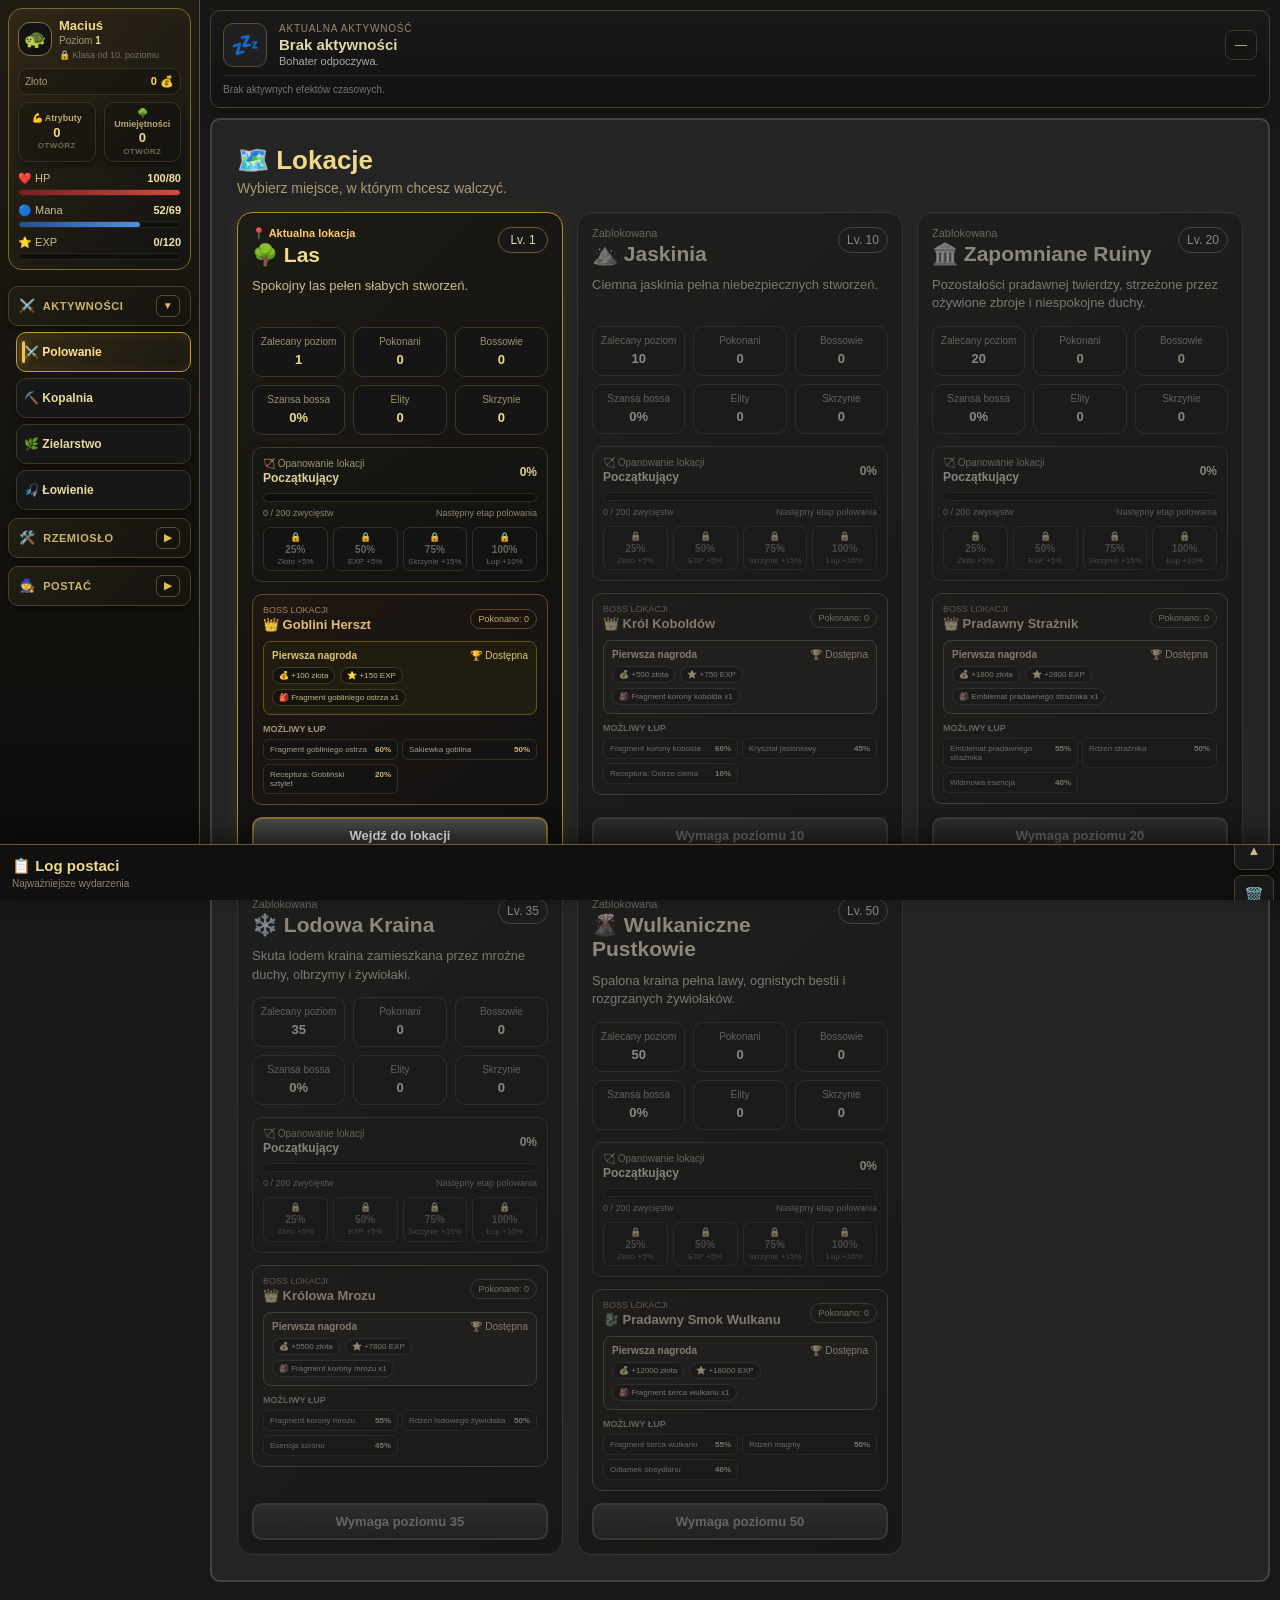
==== commit f004daa0: "Add files via upload" ====
--- a/index.html
+++ b/index.html
@@ -137,7 +137,8 @@
                     <div id="menu-category-crafting" class="menu-category-items" hidden>
                         <button data-menu-section="alchemy" onclick="openAlchemyScreen()">🧪 Alchemia</button>
                         <button data-menu-section="cooking" onclick="openCookingScreen()">🍳 Gotowanie</button>
-                        <button data-menu-section="crafting" onclick="showScreen('screen-crafting')">🛠️ Wytwarzanie</button>
+                        <button data-menu-section="crafting" onclick="showScreen('screen-crafting')">🛠️
+                            Wytwarzanie</button>
                         <button data-menu-section="shop" onclick="showScreen('screen-shop')">🛒 Kupiec</button>
                     </div>
                 </section>
@@ -153,8 +154,8 @@
                         <button data-menu-section="hero" onclick="showScreen('screen-hero')">🧙 Bohater</button>
                         <button id="menu-quests-button" data-menu-section="quests"
                             onclick="showScreen('screen-quests')">📜 Zadania</button>
-                        <button id="menu-journal-button" data-menu-section="journal"
-                            onclick="openJournal()">📖 Dziennik</button>
+                        <button id="menu-journal-button" data-menu-section="journal" onclick="openJournal()">📖
+                            Dziennik</button>
                     </div>
                 </section>
             </div>
@@ -567,7 +568,10 @@
                     <button class="hero-tab-button" data-hero-tab="inventory" onclick="showHeroTab('inventory')">
                         🎒 Plecak
                     </button>
-
+                    <button class="hero-tab-button" data-hero-tab="profession-tools"
+                        onclick="showHeroTab('profession-tools')">
+                        🧰 Narzędzia
+                    </button>
                     <button class="hero-tab-button" data-hero-tab="skills" onclick="showHeroTab('skills')">
                         🌳 Umiejętności
                     </button>
@@ -598,8 +602,7 @@
                                         </div>
                                     </div>
 
-                                    <div id="hero-class-summary-card"
-                                        class="hero-summary-card summary-class"></div>
+                                    <div id="hero-class-summary-card" class="hero-summary-card summary-class"></div>
 
                                     <div class="hero-summary-card summary-exp">
                                         <div class="hero-summary-icon">✨</div>
@@ -1088,7 +1091,30 @@
                         <div id="inventory-list"></div>
                     </div>
                 </div>
-
+                <div class="hero-tab-panel" data-hero-panel="profession-tools">
+                    <div class="game-card profession-tools-panel">
+                        <div class="card-header">
+                            🧰 Narzędzia profesji
+                        </div>
+
+                        <div class="profession-tools-introduction">
+                            <strong>
+                                Narzędzia używane podczas pracy
+                            </strong>
+
+                            <p>
+                                Każda profesja może korzystać
+                                z jednego aktywnego narzędzia.
+                                Narzędzia nie zajmują miejsca
+                                w wyposażeniu bojowym bohatera.
+                            </p>
+                        </div>
+
+                        <div id="profession-tools-list" class="profession-tools-grid">
+                            Wczytywanie narzędzi...
+                        </div>
+                    </div>
+                </div>
                 <div class="hero-tab-panel" data-hero-panel="skills">
                     <div class="game-card skills-panel">
                         <div class="card-header">
@@ -1101,12 +1127,8 @@
                                 <strong id="skills-points-value">0</strong>
                             </div>
 
-                            <button
-                                id="skills-reset-button"
-                                class="skills-reset-button"
-                                type="button"
-                                onclick="resetAllSkills()"
-                            >
+                            <button id="skills-reset-button" class="skills-reset-button" type="button"
+                                onclick="resetAllSkills()">
                                 Pierwszy reset za darmo
                             </button>
                         </div>
@@ -1115,11 +1137,7 @@
 
                         <div id="skill-tree-description" class="skill-tree-description"></div>
 
-                        <div
-                            id="magic-category-tabs"
-                            class="magic-category-tabs"
-                            hidden
-                        ></div>
+                        <div id="magic-category-tabs" class="magic-category-tabs" hidden></div>
 
                         <div id="skills-list" class="skills-list"></div>
                     </div>
@@ -1170,8 +1188,7 @@
                         🧰 Profesje
                     </button>
 
-                    <button id="journal-achievements-tab-button" type="button"
-                        data-journal-tab="achievements" onclick="
+                    <button id="journal-achievements-tab-button" type="button" data-journal-tab="achievements" onclick="
                 openJournalTab(
                     'achievements'
                 )
@@ -1443,6 +1460,7 @@
     <script src="js/ui/equipmentUI.js"></script>
     <script src="js/ui/inventoryFiltersUI.js"></script>
     <script src="js/ui/inventoryUI.js"></script>
+    <script src="js/ui/professionToolsUI.js?v=1"></script>
     <script src="js/ui/shopItemComparisonUI.js"></script>
     <script src="js/ui/shopUI.js"></script>
     <script src="js/ui/craftingFiltersUI.js"></script>
@@ -1474,4 +1492,4 @@
 
 </body>
 
-</html>
+</html>
--- a/css/style.css
+++ b/css/style.css
@@ -8,6 +8,7 @@
 @import url("hero.css");
 @import url("equipment.css");
 @import url("inventory.css");
+@import url("professionTools.css");
 @import url("quests.css");
 @import url("skills.css");
 @import url("notifications.css");
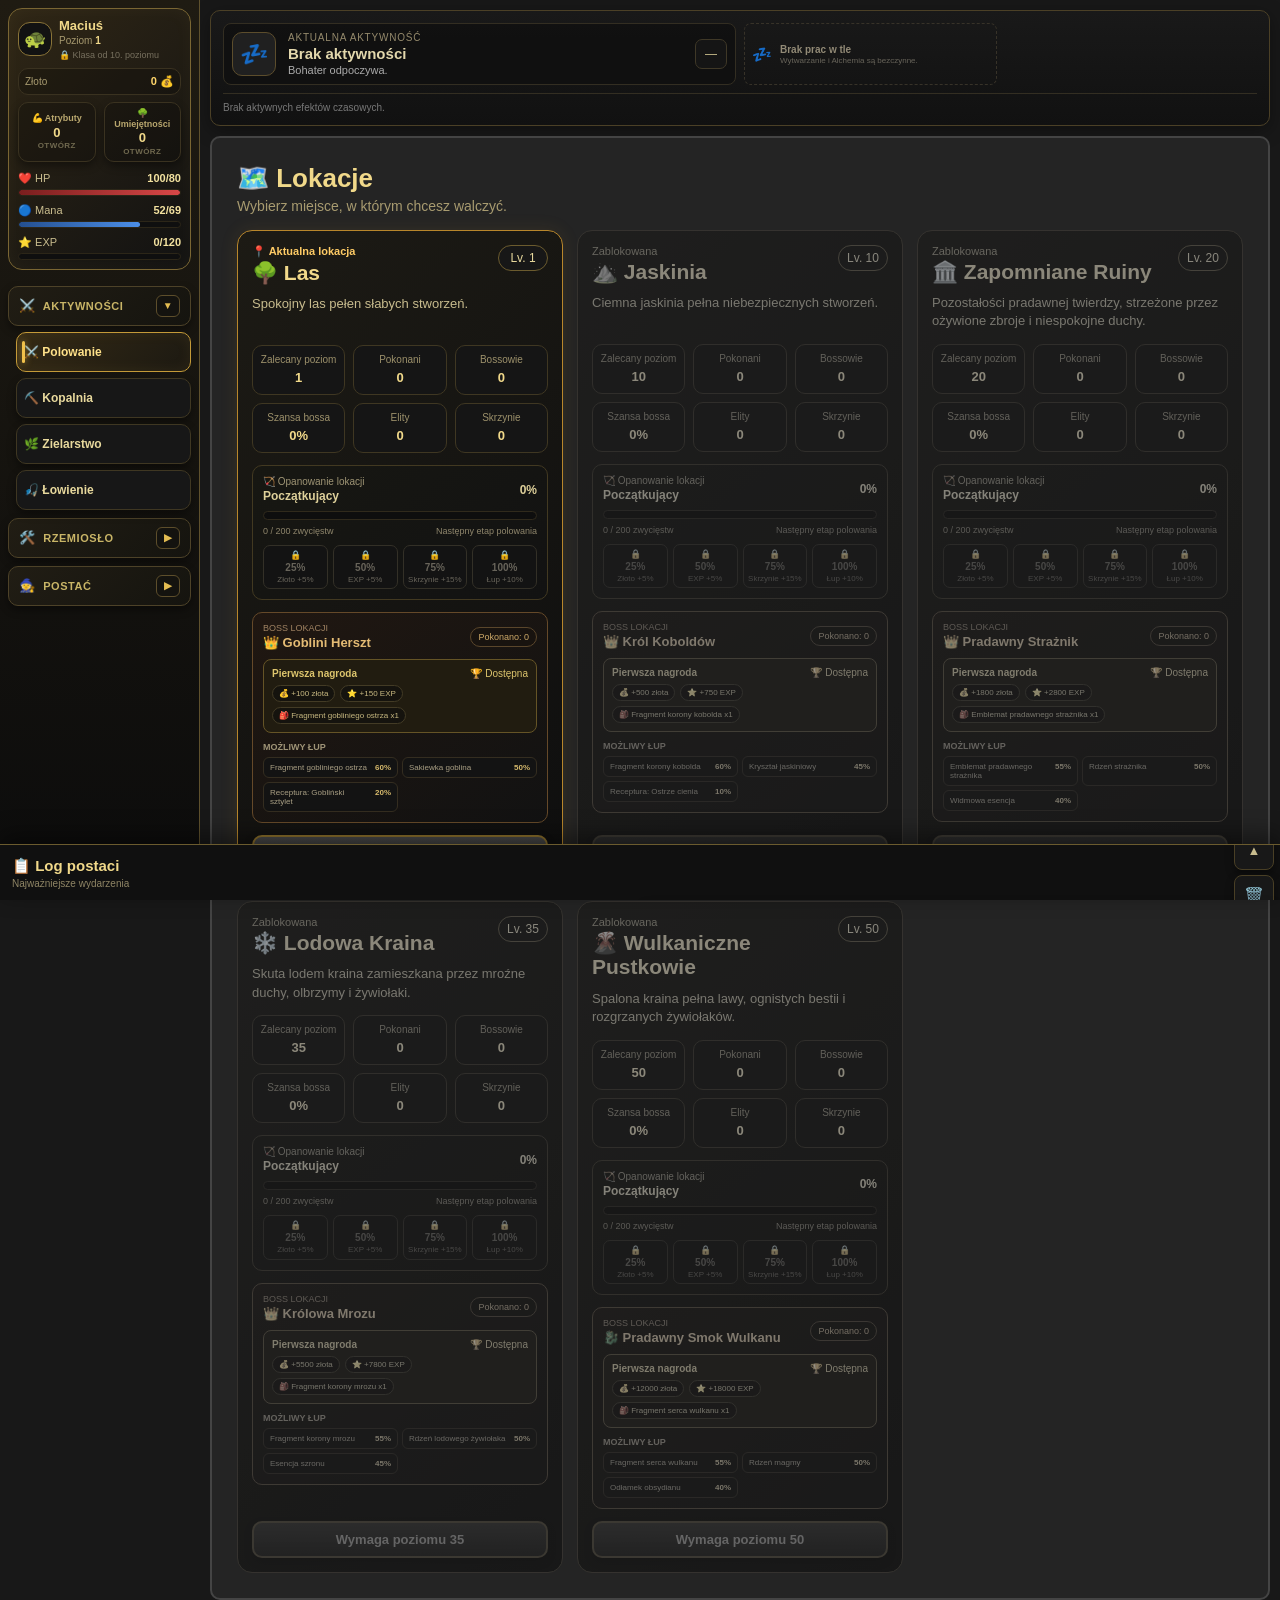
==== commit 3fd367fe: "Add files via upload" ====
--- a/index.html
+++ b/index.html
@@ -5,7 +5,7 @@
     <meta charset="UTF-8">
     <meta name="viewport" content="width=device-width, initial-scale=1.0">
     <title>Idler</title>
-    <link rel="stylesheet" href="css/style.css?v=20260731-achievements">
+    <link rel="stylesheet" href="css/style.css?v=20260802-equipment-loadouts">
     <link rel="stylesheet" href="css/tablet.css?v=1">
 </head>
 
@@ -84,6 +84,20 @@
                     </div>
                     <div class="side-hero-bar">
                         <div id="hp-fill" class="side-hero-bar-fill hp-fill"></div>
+                    </div>
+
+                    <div
+                        id="commander-defense-indicator"
+                        class="equipment-set-combat-indicator commander-defense-indicator"
+                        hidden
+                    >
+                        <span class="equipment-set-combat-indicator-icon">
+                            🛡️
+                        </span>
+                        <div>
+                            <strong>Niezłomna obrona</strong>
+                            <span data-set-effect-status></span>
+                        </div>
                     </div>
                 </div>
 
@@ -137,9 +151,10 @@
                     <div id="menu-category-crafting" class="menu-category-items" hidden>
                         <button data-menu-section="alchemy" onclick="openAlchemyScreen()">🧪 Alchemia</button>
                         <button data-menu-section="cooking" onclick="openCookingScreen()">🍳 Gotowanie</button>
+                        <button data-menu-section="shop" onclick="showScreen('screen-shop')">🛒 Kupiec</button>
                         <button data-menu-section="crafting" onclick="showScreen('screen-crafting')">🛠️
                             Wytwarzanie</button>
-                        <button data-menu-section="shop" onclick="showScreen('screen-shop')">🛒 Kupiec</button>
+                        
                     </div>
                 </section>
 
@@ -252,6 +267,20 @@
 
                             <div class="enemy-hp-bar">
                                 <div id="enemy-fill" class="enemy-hp-fill"></div>
+                            </div>
+
+                            <div
+                                id="dragon-wrath-indicator"
+                                class="equipment-set-combat-indicator dragon-wrath-indicator"
+                                hidden
+                            >
+                                <span class="equipment-set-combat-indicator-icon">
+                                    🔥
+                                </span>
+                                <div>
+                                    <strong>Smoczy gniew</strong>
+                                    <span data-set-effect-status></span>
+                                </div>
                             </div>
                         </div>
 
@@ -473,7 +502,6 @@
 
                 <div id="fishing-activity" class="fishing-activity-card"></div>
 
-                <div id="fishing-areas-list" class="fishing-areas-list"></div>
             </section>
 
             <section id="screen-alchemy" class="screen">
@@ -781,7 +809,7 @@
                                     <strong>✨ Aktywne premie</strong>
 
                                     <span>
-                                        Tymczasowe efekty działające na bohatera
+                                        Efekty czasowe i aktywne premie zestawów
                                     </span>
                                 </div>
                             </div>
@@ -932,6 +960,21 @@
                             🛡️ Wyposażenie
                         </div>
 
+                        <section class="equipment-loadouts-panel">
+                            <header class="equipment-loadouts-header">
+                                <div>
+                                    <strong>🧰 Zapisane komplety</strong>
+                                    <span>Zmieniaj całe wyposażenie jednym kliknięciem</span>
+                                </div>
+
+                                <small>
+                                    Zapis obejmuje broń, pancerz i biżuterię
+                                </small>
+                            </header>
+
+                            <div id="equipment-loadout-list" class="equipment-loadout-list"></div>
+                        </section>
+
                         <div class="equipment-layout">
 
                             <!-- LEWA STRONA — ZAŁOŻONE PRZEDMIOTY -->
@@ -1026,6 +1069,8 @@
                                         </strong>
                                     </div>
                                 </div>
+
+                                <div id="equipment-set-summary" class="equipment-set-summary"></div>
                             </section>
 
                             <!-- PRAWA STRONA — PRZEDMIOTY Z PLECAKA -->
@@ -1386,14 +1431,16 @@
     <script src="js/data/ruins.js"></script>
     <script src="js/data/ice.js"></script>
     <script src="js/data/volcano.js"></script>
-    <script src="js/data/items.js"></script>
-    <script src="js/data/mining.js"></script>
-    <script src="js/data/herbalism.js"></script>
+    <script src="js/data/professionTools.js?v=20260802-late-areas"></script>
+    <script src="js/data/items.js?v=20260802-processed-equipment-materials"></script>
+    <script src="js/data/equipmentSets.js?v=20260802-set-activity-bonuses"></script>
+    <script src="js/data/mining.js?v=20260802-late-areas"></script>
+    <script src="js/data/herbalism.js?v=20260802-late-areas"></script>
     <script src="js/data/fishing.js"></script>
-    <script src="js/data/alchemy.js"></script>
-    <script src="js/data/cooking.js"></script>
-
-    <script src="js/data/recipes.js"></script>
+    <script src="js/data/alchemy.js?v=20260802-late-recipes"></script>
+    <script src="js/data/cooking.js?v=20260802-late-recipes"></script>
+
+    <script src="js/data/recipes.js?v=20260802-processed-equipment-materials"></script>
     <script src="js/data/skills.js"></script>
     <script src="js/data/locations.js"></script>
 
@@ -1410,69 +1457,72 @@
     <script src="js/data/classes.js"></script>
     <script src="js/data/locationMasteryData.js"></script>
 
-    <script src="js/player.js"></script>
+    <script src="js/player.js?v=20260802-equipment-loadouts"></script>
     <script src="js/characterClasses.js"></script>
-    <script src="js/combatStats.js"></script>
+    <script src="js/combatStats.js?v=20260802-set-activity-bonuses"></script>
     <script src="js/locationMastery.js"></script>
     <script src="js/attributes.js"></script>
     <script src="js/skills.js"></script>
+    <script src="js/equipmentSetCombat.js?v=20260802-set-unique-effects"></script>
     <script src="js/enemy.js"></script>
     <script src="js/quests.js"></script>
-    <script src="js/shop.js"></script>
+    <script src="js/shop.js?v=20260802-tool-tiers"></script>
     <script src="js/ui/notificationsUI.js"></script>
     <script src="js/systemLog.js"></script>
     <script src="js/timedEffects.js"></script>
     <script src="js/potions.js"></script>
     <script src="js/food.js"></script>
     <script src="js/activityHud.js"></script>
-    <script src="js/inventory.js"></script>
-    <script src="js/crafting.js"></script>
+    <script src="js/inventory.js?v=20260802-set-bulk-equip"></script>
+    <script src="js/crafting.js?v=20260802-profession-level-lock"></script>
     <script src="js/loot.js"></script>
     <script src="js/journal.js?v=20260731-achievements"></script>
     <script src="js/achievements.js?v=20260731-achievements-fix1"></script>
     <script src="js/activityManager.js"></script>
-    <script src="js/battle.js"></script>
-    <script src="js/mining.js"></script>
-    <script src="js/herbalism.js"></script>
-    <script src="js/fishing.js"></script>
-    <script src="js/alchemy.js"></script>
-    <script src="js/cooking.js"></script>
-
-    <script src="js/offlineProgress.js"></script>
-    <script src="js/offline/offlineMining.js"></script>
-    <script src="js/offline/offlineHerbalism.js"></script>
+    <script src="js/battle.js?v=20260802-set-unique-effects"></script>
+    <script src="js/mining.js?v=20260802-set-activity-bonuses"></script>
+    <script src="js/herbalism.js?v=20260802-set-activity-bonuses"></script>
+    <script src="js/fishing.js?v=20260802-profession-balance"></script>
+    <script src="js/alchemy.js?v=20260802-profession-balance"></script>
+    <script src="js/cooking.js?v=20260802-profession-balance"></script>
+
+    <script src="js/offlineProgress.js?v=20260802-set-activity-bonuses"></script>
+    <script src="js/offline/offlineMining.js?v=20260802-set-activity-bonuses"></script>
+    <script src="js/offline/offlineHerbalism.js?v=20260802-set-activity-bonuses"></script>
     <script src="js/offline/offlineFishing.js"></script>
     <script src="js/offline/offlineAlchemy.js"></script>
-    <script src="js/offline/offlineCombat.js"></script>
-    <script src="js/offline/offlineManager.js"></script>
+    <script src="js/offline/offlineCrafting.js?v=20260802-offline-summary"></script>
+    <script src="js/offline/offlineCombat.js?v=20260802-set-unique-effects"></script>
+    <script src="js/offline/offlineManager.js?v=20260802-summary-delay"></script>
 
     <script src="js/ui/hudUI.js"></script>
     <script src="js/ui/activityHudUI.js"></script>
     <script src="js/ui/systemLogUI.js"></script>
-    <script src="js/ui/combatUI.js"></script>
+    <script src="js/ui/combatUI.js?v=20260802-set-effect-indicators"></script>
     <script src="js/ui/locationUI.js"></script>
-    <script src="js/ui/heroBonusesUI.js"></script>
+    <script src="js/ui/heroBonusesUI.js?v=20260802-set-unique-effects"></script>
     <script src="js/ui/heroAttributesUI.js"></script>
     <script src="js/ui/heroClassUI.js"></script>
     <script src="js/ui/heroUI.js"></script>
     <script src="js/ui/equipmentFiltersUI.js"></script>
-    <script src="js/ui/equipmentComparisonUI.js"></script>
-    <script src="js/ui/equipmentUI.js"></script>
+    <script src="js/ui/equipmentComparisonUI.js?v=20260802-equipment-comparison"></script>
+    <script src="js/ui/equipmentUI.js?v=20260802-equipment-loadouts"></script>
     <script src="js/ui/inventoryFiltersUI.js"></script>
-    <script src="js/ui/inventoryUI.js"></script>
-    <script src="js/ui/professionToolsUI.js?v=1"></script>
-    <script src="js/ui/shopItemComparisonUI.js"></script>
-    <script src="js/ui/shopUI.js"></script>
-    <script src="js/ui/craftingFiltersUI.js"></script>
-    <script src="js/ui/craftingUI.js"></script>
+    <script src="js/ui/inventoryUI.js?v=20260802-equipment-comparison"></script>
+    <script src="js/ui/professionToolsUI.js?v=20260802-tool-tiers"></script>
+    <script src="js/ui/professionToolContextUI.js?v=20260802-direct-tool-upgrade"></script>
+    <script src="js/ui/shopItemComparisonUI.js?v=20260802-tool-tiers"></script>
+    <script src="js/ui/shopUI.js?v=20260802-tool-tiers"></script>
+    <script src="js/ui/craftingFiltersUI.js?v=20260802-tool-tiers"></script>
+    <script src="js/ui/craftingUI.js?v=20260802-set-unique-effects"></script>
     <script src="js/ui/craftingBatchUI.js"></script>
-    <script src="js/ui/craftingQueueUI.js"></script>
+    <script src="js/ui/craftingQueueUI.js?v=20260802-tool-upgrade"></script>
     <script src="js/ui/skillsUI.js"></script>
-    <script src="js/ui/miningUI.js"></script>
-    <script src="js/ui/herbalismUI.js"></script>
-    <script src="js/ui/fishingUI.js"></script>
-    <script src="js/ui/alchemyUI.js"></script>
-    <script src="js/ui/cookingUI.js"></script>
+    <script src="js/ui/miningUI.js?v=20260802-embedded-tools"></script>
+    <script src="js/ui/herbalismUI.js?v=20260802-embedded-tools"></script>
+    <script src="js/ui/fishingUI.js?v=20260802-unified-fishing"></script>
+    <script src="js/ui/alchemyUI.js?v=20260802-embedded-tools"></script>
+    <script src="js/ui/cookingUI.js?v=20260802-embedded-tools"></script>
     <script src="js/ui/offlineSummaryUI.js"></script>
     <script src="js/ui/journalBestiaryUI.js"></script>
     <script src="js/ui/journalAchievementsUI.js?v=20260731-achievements"></script>
@@ -1481,10 +1531,10 @@
     <script src="js/ui/journalProfessionsUI.js"></script>
     <script src="js/ui/journalUI.js?v=20260731-achievements"></script>
     <script src="js/ui/questsUI.js"></script>
-    <script src="js/ui/ui.js"></script>
+    <script src="js/ui/ui.js?v=20260802-profession-panels"></script>
 
     <script src="js/saveState.js"></script>
-    <script src="js/save.js"></script>
+    <script src="js/save.js?v=20260802-equipment-loadouts"></script>
     <script src="js/pageLifecycle.js"></script>
     <script src="js/script.js"></script>
 
@@ -1492,4 +1542,4 @@
 
 </body>
 
-</html>+</html>
--- a/css/style.css
+++ b/css/style.css
@@ -2,23 +2,31 @@
 @import url("layout.css");
 @import url("hud.css");
 @import url("screens.css");
-@import url("combat.css");
+@import url("combat.css?v=20260802-set-effect-indicators");
 @import url("shop.css");
-@import url("crafting.css");
-@import url("hero.css");
-@import url("equipment.css");
+@import url("crafting.css?v=20260802-low-level-sets");
+@import url("hero.css?v=20260802-low-level-sets");
+@import url("equipment.css?v=20260802-equipment-loadouts");
 @import url("inventory.css");
 @import url("professionTools.css");
 @import url("quests.css");
 @import url("skills.css");
 @import url("notifications.css");
 @import url("systemLog.css");
-@import url("mining.css");
+@import url("mining.css?v=20260802-scroll-fix");
 @import url("activityHud.css");
 @import url("herbalism.css");
-@import url("fishing.css");
+@import url("fishing.css?v=20260802-unified-fishing");
 @import url("alchemy.css");
 @import url("cooking.css");
+@import url("professionToolContext.css?v=20260802-full-width-tools");
 @import url("offlineSummary.css");
 @import url("journal.css");
 @import url("mobile.css?v=20260720-2");
+
+.profession-double-reward {
+    margin-left: 6px;
+    font-size: 0.8rem;
+    color: #d8b45f;
+    white-space: nowrap;
+}
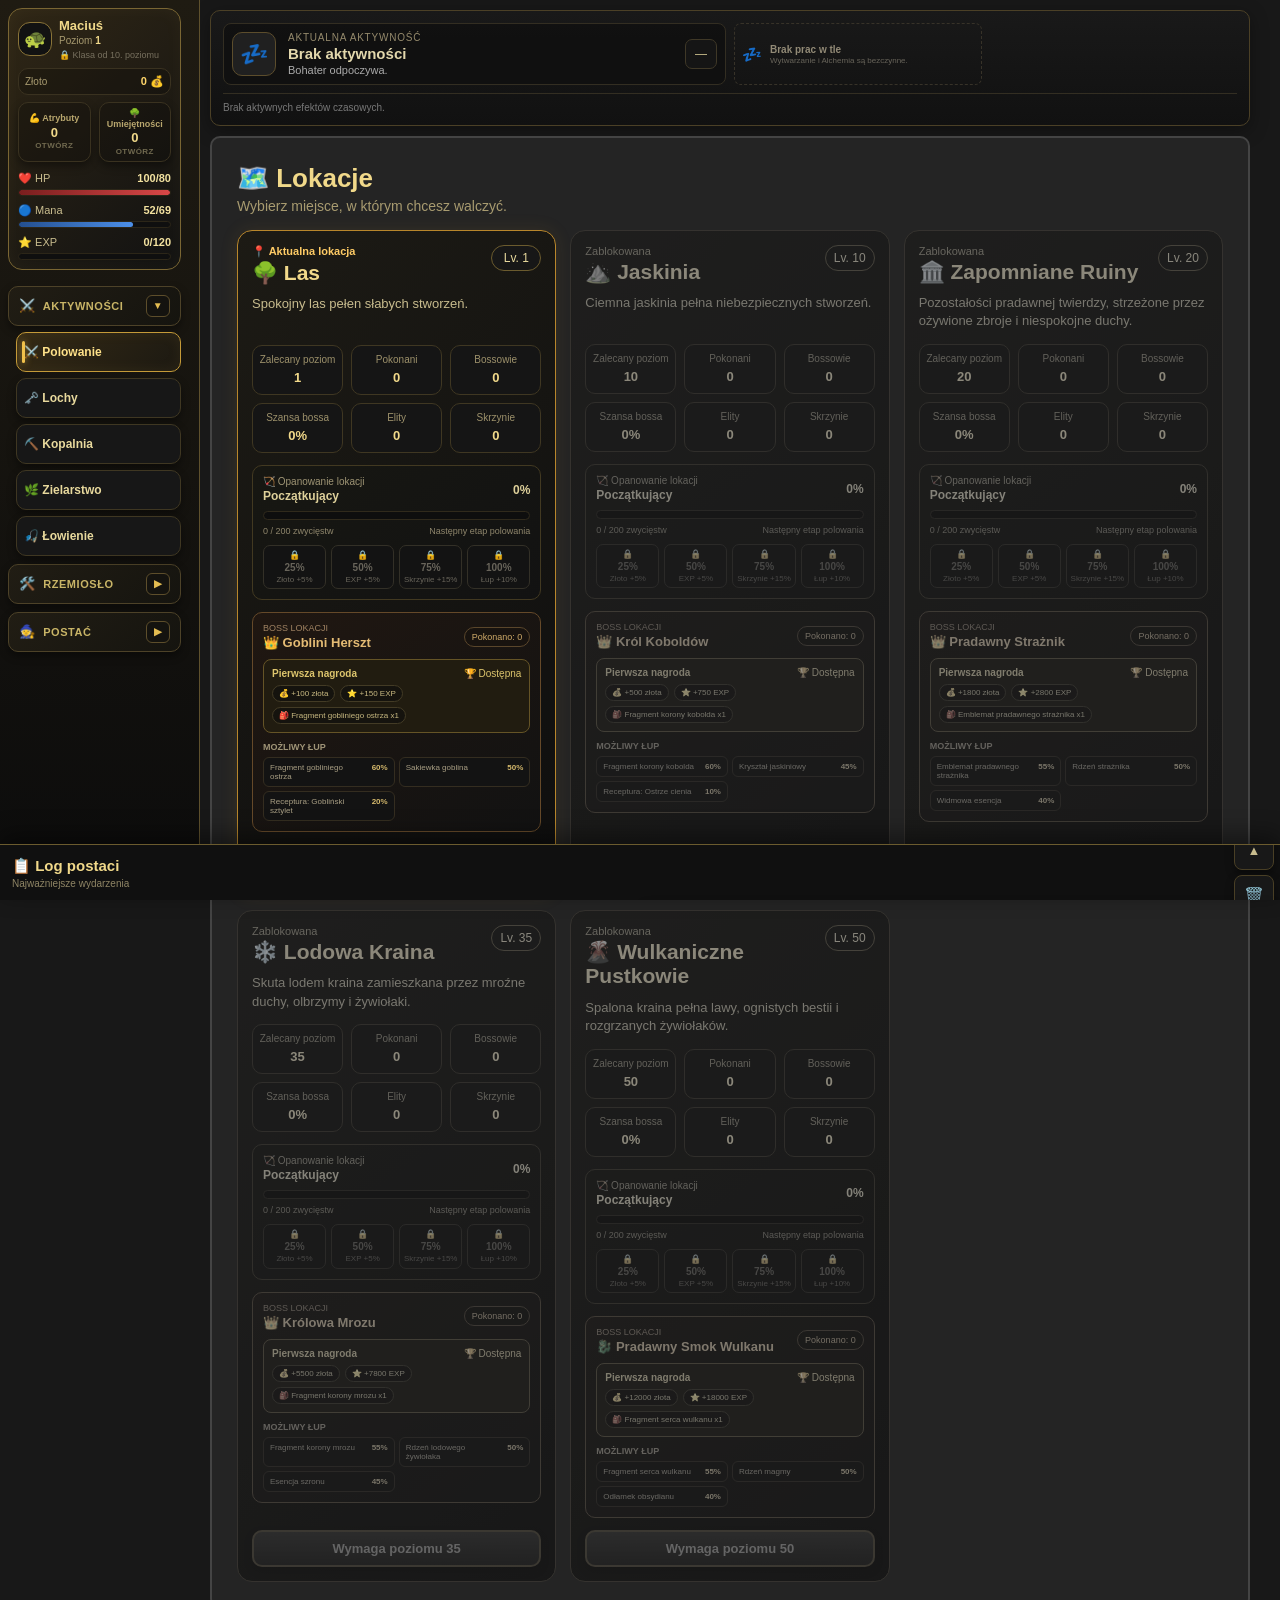
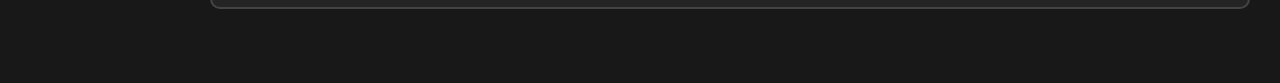
==== commit b6d64b87: "Add files via upload" ====
--- a/index.html
+++ b/index.html
@@ -86,11 +86,8 @@
                         <div id="hp-fill" class="side-hero-bar-fill hp-fill"></div>
                     </div>
 
-                    <div
-                        id="commander-defense-indicator"
-                        class="equipment-set-combat-indicator commander-defense-indicator"
-                        hidden
-                    >
+                    <div id="commander-defense-indicator"
+                        class="equipment-set-combat-indicator commander-defense-indicator" hidden>
                         <span class="equipment-set-combat-indicator-icon">
                             🛡️
                         </span>
@@ -135,6 +132,9 @@
 
                     <div id="menu-category-activities" class="menu-category-items">
                         <button data-menu-section="hunting" onclick="openHuntingScreen()">⚔️ Polowanie</button>
+                        <button data-menu-section="dungeons" onclick="showScreen('screen-dungeons')">
+                            🗝️ Lochy
+                        </button>
                         <button data-menu-section="mining" onclick="openMiningScreen()">⛏️ Kopalnia</button>
                         <button data-menu-section="herbalism" onclick="openHerbalismScreen()">🌿 Zielarstwo</button>
                         <button data-menu-section="fishing" onclick="openFishingScreen()">🎣 Łowienie</button>
@@ -154,7 +154,7 @@
                         <button data-menu-section="shop" onclick="showScreen('screen-shop')">🛒 Kupiec</button>
                         <button data-menu-section="crafting" onclick="showScreen('screen-crafting')">🛠️
                             Wytwarzanie</button>
-                        
+
                     </div>
                 </section>
 
@@ -231,7 +231,21 @@
 
                 <div id="locations-list" class="locations-grid"></div>
             </section>
-
+            <section id="screen-dungeons" class="screen">
+                <div class="screen-header">
+                    <div>
+                        <h2>🗝️ Lochy</h2>
+
+                        <p>
+                            Wyruszaj na ograniczone wyprawy,
+                            pokonuj kolejne pomieszczenia
+                            i zdobywaj specjalne nagrody.
+                        </p>
+                    </div>
+                </div>
+
+                <div id="dungeons-list" class="locations-grid"></div>
+            </section>
             <section id="screen-combat" class="screen">
 
                 <h2 id="current-location-name"></h2>
@@ -269,11 +283,8 @@
                                 <div id="enemy-fill" class="enemy-hp-fill"></div>
                             </div>
 
-                            <div
-                                id="dragon-wrath-indicator"
-                                class="equipment-set-combat-indicator dragon-wrath-indicator"
-                                hidden
-                            >
+                            <div id="dragon-wrath-indicator"
+                                class="equipment-set-combat-indicator dragon-wrath-indicator" hidden>
                                 <span class="equipment-set-combat-indicator-icon">
                                     🔥
                                 </span>
@@ -412,7 +423,125 @@
                                         </span>
                                     </div>
                                 </div>
-
+                                <div id="auto-healing-slot" class="
+        combat-spell-slot
+        healing-potion-slot
+    ">
+                                    <div class="combat-spell-slot-header">
+                                        <span class="combat-spell-icon">
+                                            ❤️
+                                        </span>
+
+                                        <div>
+                                            <span class="combat-spell-type">
+                                                Automatyczne leczenie
+                                            </span>
+
+                                            <strong id="auto-healing-potion-name">
+                                                Brak mikstury
+                                            </strong>
+                                        </div>
+                                    </div>
+
+                                    <select id="auto-healing-potion-select" class="combat-spell-select" onchange="
+            setAutoHealingPotion(
+                this.value
+            )
+        ">
+                                        <option value="">
+                                            Brak mikstury
+                                        </option>
+                                    </select>
+
+                                    <select id="auto-healing-threshold-select" class="combat-spell-select" onchange="
+            setAutoHealingThreshold(
+                this.value
+            )
+        ">
+                                        <option value="30">
+                                            Użyj poniżej 30% HP
+                                        </option>
+
+                                        <option value="40">
+                                            Użyj poniżej 40% HP
+                                        </option>
+
+                                        <option value="50">
+                                            Użyj poniżej 50% HP
+                                        </option>
+                                    </select>
+
+                                    <div class="combat-spell-status">
+                                        <span id="auto-healing-quantity">
+                                            W plecaku: 0
+                                        </span>
+
+                                        <span id="auto-healing-status">
+                                            Wyłączone
+                                        </span>
+                                    </div>
+                                </div>
+                                <div id="combat-food-slot" class="
+        combat-spell-slot
+        combat-food-slot
+    ">
+                                    <div class="combat-spell-slot-header">
+                                        <span class="combat-spell-icon">
+                                            🍲
+                                        </span>
+
+                                        <div>
+                                            <span class="combat-spell-type">
+                                                Potrawa
+                                            </span>
+
+                                            <strong id="combat-food-name">
+                                                Brak wybranej potrawy
+                                            </strong>
+                                        </div>
+                                    </div>
+
+                                    <select id="combat-food-select" class="combat-spell-select" onchange="
+            setCombatFood(
+                this.value
+            )
+        ">
+                                        <option value="">
+                                            Brak potrawy
+                                        </option>
+                                    </select>
+
+                                    <div class="combat-food-active-effect">
+                                        <span>
+                                            Aktywny posiłek
+                                        </span>
+
+                                        <strong id="combat-food-active-name">
+                                            Brak
+                                        </strong>
+
+                                        <small id="combat-food-active-time">
+                                            Czas: —
+                                        </small>
+                                    </div>
+
+                                    <div class="combat-spell-status">
+                                        <span id="combat-food-quantity">
+                                            W plecaku: 0
+                                        </span>
+
+                                        <span id="combat-food-status">
+                                            Nie wybrano
+                                        </span>
+                                    </div>
+
+                                    <button id="combat-food-use-button" type="button" class="combat-food-use-button"
+                                        onclick="
+            useSelectedCombatFood()
+        ">
+                                        🍴 Zjedz
+                                    </button>
+                                </div>
                             </div>
 
                             <div class="combat-action-buttons">
@@ -1529,8 +1658,10 @@
     <script src="js/ui/journalLocationsUI.js"></script>
     <script src="js/ui/journalBossesUI.js"></script>
     <script src="js/ui/journalProfessionsUI.js"></script>
+    <script src="js/ui/journalMaterialsUI.js"></script>
     <script src="js/ui/journalUI.js?v=20260731-achievements"></script>
     <script src="js/ui/questsUI.js"></script>
+    <script src="js/ui/dungeonsUI.js?v=20260805-dungeon-screen"></script>
     <script src="js/ui/ui.js?v=20260802-profession-panels"></script>
 
     <script src="js/saveState.js"></script>
@@ -1542,4 +1673,4 @@
 
 </body>
 
-</html>
+</html>
